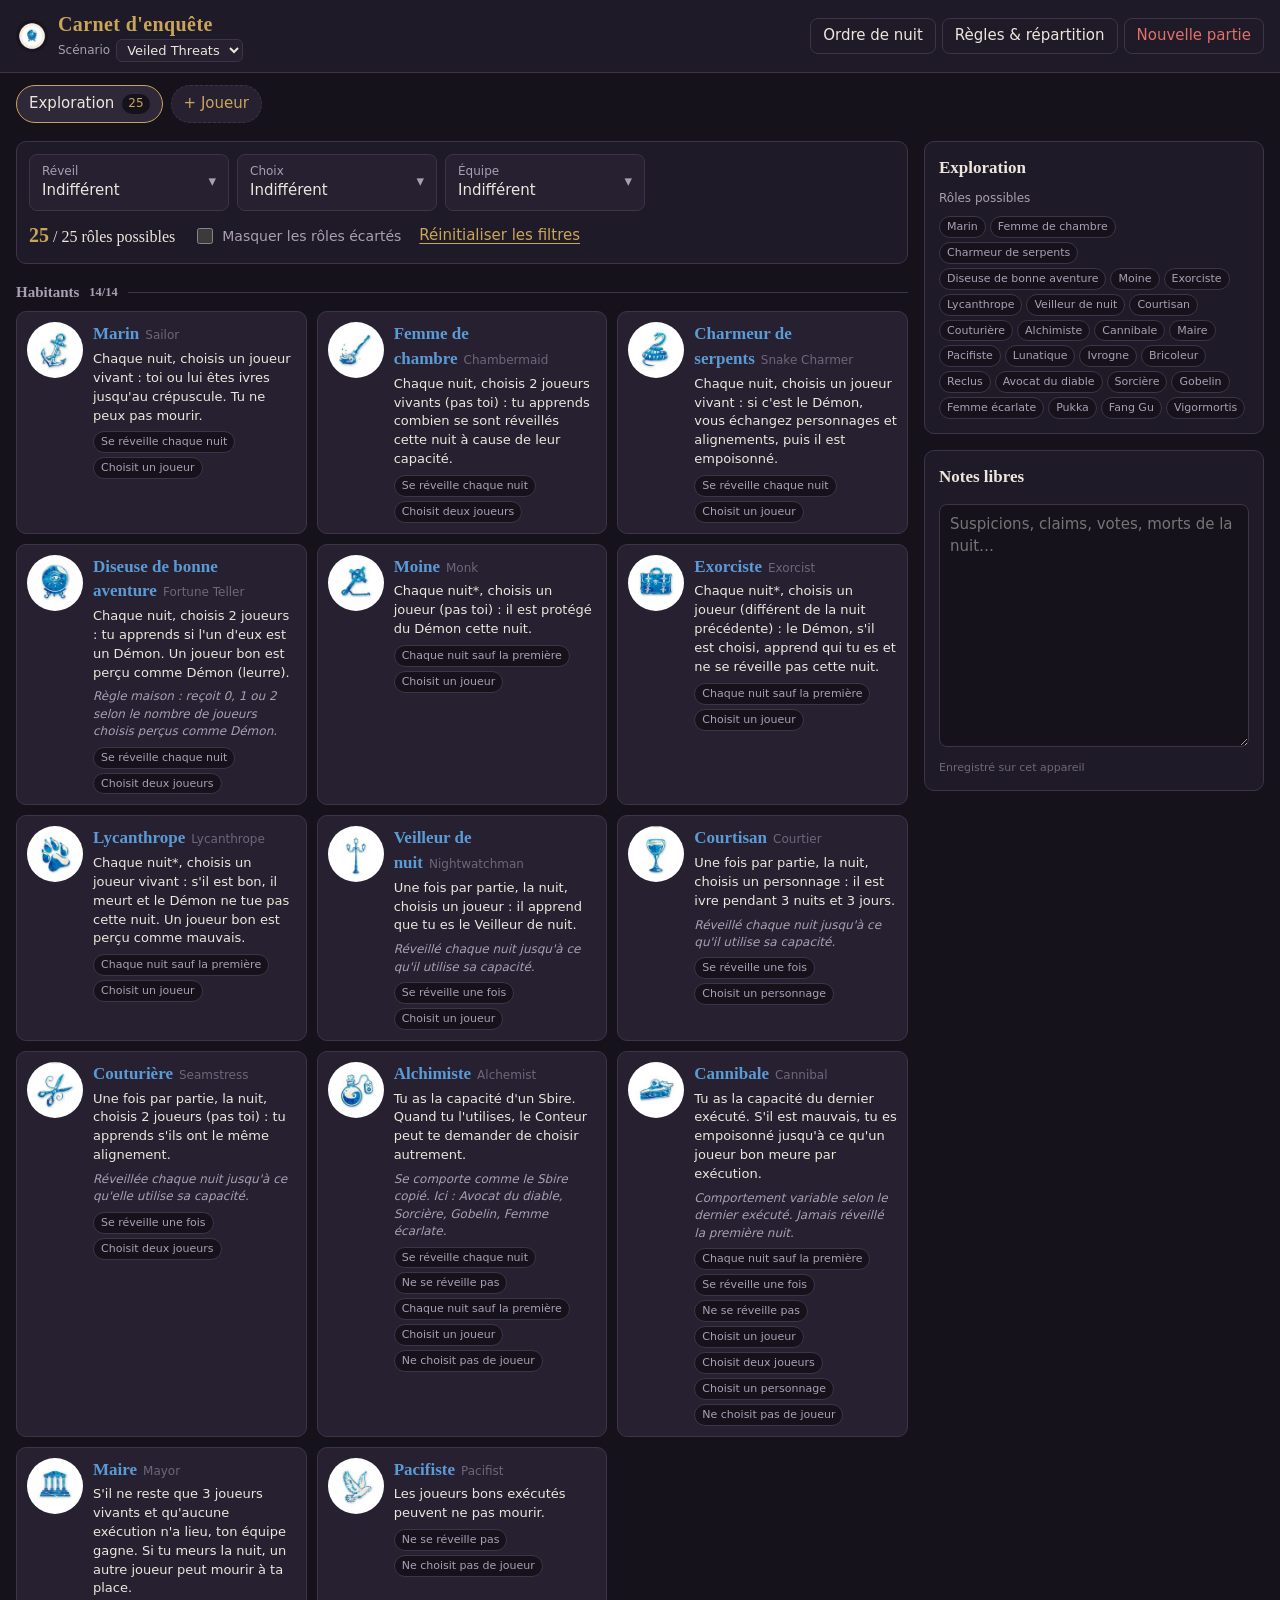
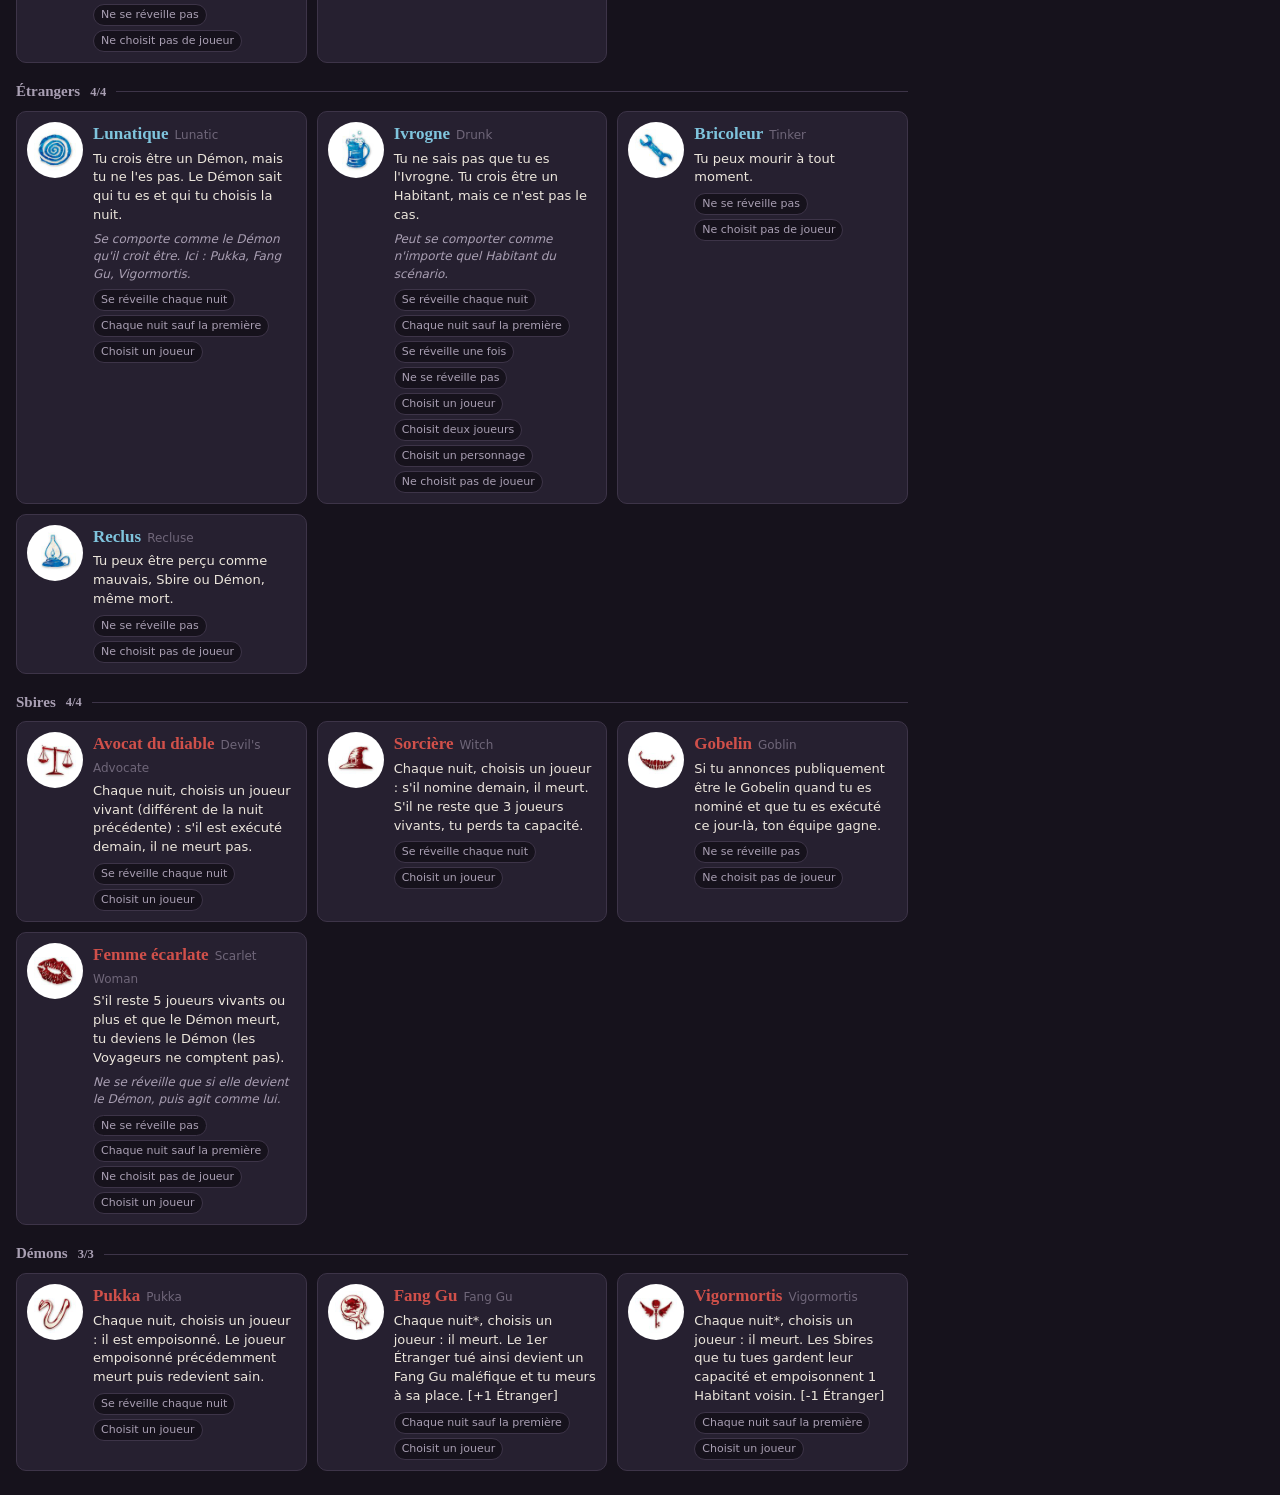
==== app/index.html @ e8e12d14 "Prépare l'app pour plusieurs scénarios Les rôles (roles.js) et les scénarios (scripts.js) sont sépar" ====
<!doctype html>
<html lang="fr">
<head>
  <meta charset="utf-8">
  <meta name="viewport" content="width=device-width, initial-scale=1, viewport-fit=cover">
  <title>Carnet d'enquête · BotC</title>
  <meta name="description" content="Outil d'enquête pour Blood on the Clocktower.">
  <meta name="theme-color" content="#16121c">
  <link rel="manifest" href="manifest.webmanifest">
  <link rel="icon" href="icons/icon-192.png">
  <link rel="apple-touch-icon" href="icons/icon-192.png">
  <meta name="apple-mobile-web-app-capable" content="yes">
  <meta name="apple-mobile-web-app-status-bar-style" content="black-translucent">
  <link rel="stylesheet" href="styles.css">
</head>
<body>
  <header class="topbar">
    <div class="brand">
      <img src="icons/icon-192.png" alt="" width="32" height="32">
      <div>
        <h1>Carnet d'enquête</h1>
        <label class="script-pick">Scénario
          <select id="script-select" aria-label="Scénario"></select>
        </label>
      </div>
    </div>
    <nav class="top-actions">
      <button type="button" class="ghost" data-open="night-dialog">Ordre de nuit</button>
      <button type="button" class="ghost" data-open="rules-dialog">Règles &amp; répartition</button>
      <button type="button" class="ghost danger" id="new-game">Nouvelle partie</button>
    </nav>
  </header>

  <section class="players" aria-label="Joueurs">
    <div class="player-strip" id="player-strip"></div>
  </section>

  <div class="layout">
    <main>
      <section class="filters" aria-label="Filtres">
        <div class="filter-row">
          <div class="multi" id="f-wake"></div>
          <div class="multi" id="f-choice"></div>
          <div class="multi" id="f-team"></div>
        </div>
        <div class="filter-row meta">
          <span class="count" id="count"></span>
          <label class="switch"><input type="checkbox" id="hide-excluded"> Masquer les rôles écartés</label>
          <button type="button" class="link" id="reset-filters">Réinitialiser les filtres</button>
        </div>
      </section>

      <section id="roles" class="roles" aria-live="polite"></section>
    </main>

    <aside class="side">
      <section class="panel" id="player-panel"></section>
      <section class="panel">
        <h2>Notes libres</h2>
        <textarea id="global-notes" rows="10" placeholder="Suspicions, claims, votes, morts de la nuit…"></textarea>
        <p class="saved" id="saved-indicator">Enregistré sur cet appareil</p>
      </section>
    </aside>
  </div>

  <dialog id="night-dialog">
    <form method="dialog" class="dialog-head">
      <h2>Ordre de nuit</h2>
      <button class="ghost" aria-label="Fermer">Fermer</button>
    </form>
    <div class="tabs">
      <button type="button" class="tab active" data-night="first">Première nuit</button>
      <button type="button" class="tab" data-night="other">Autres nuits</button>
    </div>
    <ol class="night-list" id="night-list"></ol>
  </dialog>

  <dialog id="rules-dialog">
    <form method="dialog" class="dialog-head">
      <h2>Règles &amp; répartition</h2>
      <button class="ghost" aria-label="Fermer">Fermer</button>
    </form>
    <h3 id="rules-title">Scénario</h3>
    <ul class="fabled" id="fabled"></ul>
    <h3>Répartition</h3>
    <label class="inline">Nombre de joueurs
      <input type="number" id="player-count" min="5" max="15" value="8">
    </label>
    <div class="compo" id="compo"></div>
    <p class="hint" id="setup-note"></p>
  </dialog>

  <script src="roles.js"></script>
  <script src="scripts.js"></script>
  <script src="app.js"></script>
</body>
</html>
---- app/styles.css ----
:root {
  --bg: #16121c;
  --bg-2: #1f1a27;
  --surface: #262030;
  --surface-2: #2f2839;
  --line: #3d3448;
  --text: #ece6dc;
  --muted: #a99fb3;
  --faint: #6f6679;
  --accent: #c9a55a;
  --good: #5b9bd5;
  --outsider: #7fc4dd;
  --evil: #d0504a;
  --danger: #e0716b;
  --radius: 10px;
  --serif: "Palatino Linotype", Palatino, "Book Antiqua", Georgia, serif;
  --sans: system-ui, -apple-system, "Segoe UI", Roboto, sans-serif;
  color-scheme: dark;
}

* { box-sizing: border-box; }
html, body { margin: 0; }
body {
  background: var(--bg);
  color: var(--text);
  font: 15px/1.45 var(--sans);
  min-height: 100vh;
  padding-bottom: env(safe-area-inset-bottom);
}
button, input, textarea, select { font: inherit; color: inherit; }
button { cursor: pointer; }
h1, h2, h3 { font-family: var(--serif); font-weight: 600; margin: 0; }

/* ---------- Top bar ---------- */
.topbar {
  display: flex; flex-wrap: wrap; gap: 10px 16px;
  align-items: center; justify-content: space-between;
  padding: calc(10px + env(safe-area-inset-top)) 16px 10px;
  background: var(--bg-2);
  border-bottom: 1px solid var(--line);
  position: sticky; top: 0; z-index: 20;
}
.brand { display: flex; align-items: center; gap: 10px; }
.brand img { border-radius: 50%; }
.brand h1 { font-size: 20px; letter-spacing: .02em; color: var(--accent); }
.script-pick { display: flex; align-items: center; gap: 6px; font-size: 12px; color: var(--muted); }
.script-pick select {
  background: var(--surface); border: 1px solid var(--line); border-radius: 6px;
  padding: 2px 6px; color: var(--text); font-size: 13px;
}
.top-actions { display: flex; flex-wrap: wrap; gap: 6px; }

.ghost {
  background: transparent; border: 1px solid var(--line);
  border-radius: 8px; padding: 6px 12px; color: var(--text);
}
.ghost:hover { background: var(--surface); }
.ghost.danger { color: var(--danger); }
.link { background: none; border: 0; color: var(--accent); padding: 4px 0; text-decoration: underline; text-underline-offset: 3px; }

/* ---------- Players ---------- */
.players { padding: 12px 16px 0; }
.player-strip {
  display: flex; gap: 8px; overflow-x: auto; padding-bottom: 6px;
  scrollbar-width: thin;
}
.chip {
  flex: none; display: inline-flex; align-items: center; gap: 8px;
  padding: 7px 12px; border-radius: 999px;
  background: var(--surface); border: 1px solid var(--line);
  white-space: nowrap;
}
.chip .n {
  font-size: 12px; min-width: 22px; text-align: center;
  padding: 1px 6px; border-radius: 999px; background: var(--bg); color: var(--muted);
}
.chip.active { border-color: var(--accent); background: var(--surface-2); }
.chip.active .n { color: var(--accent); }
.chip.dead { color: var(--faint); }
.chip.dead .name { text-decoration: line-through; }
.chip.add { border-style: dashed; color: var(--accent); }

/* ---------- Layout ---------- */
.layout {
  display: grid; gap: 16px;
  grid-template-columns: minmax(0, 1fr) 340px;
  padding: 12px 16px 24px;
  max-width: 1500px; margin: 0 auto;
}
@media (max-width: 900px) {
  .layout { grid-template-columns: minmax(0, 1fr); }
}
.side { display: flex; flex-direction: column; gap: 16px; }
@media (min-width: 901px) {
  .side { position: sticky; top: 76px; align-self: start; max-height: calc(100vh - 90px); overflow: auto; }
}

/* ---------- Filters ---------- */
.filters {
  background: var(--bg-2); border: 1px solid var(--line);
  border-radius: var(--radius); padding: 12px;
  position: sticky; top: 64px; z-index: 10;
}
@media (max-width: 900px) { .filters { position: static; } }
.filter-row { display: flex; flex-wrap: wrap; gap: 8px; align-items: center; }
.filter-row.meta { margin-top: 10px; gap: 8px 18px; }
.count { font-family: var(--serif); font-size: 16px; }
.count strong { color: var(--accent); font-size: 20px; }
.hint { margin: 8px 0 0; font-size: 12px; color: var(--muted); }
.switch { display: inline-flex; gap: 6px; align-items: center; color: var(--muted); font-size: 14px; }
.switch input { accent-color: var(--accent); width: 16px; height: 16px; }

.multi { position: relative; }
.multi > button {
  display: flex; align-items: center; gap: 8px;
  min-width: 200px; justify-content: space-between;
  background: var(--surface); border: 1px solid var(--line);
  border-radius: 8px; padding: 8px 12px; text-align: left;
}
.multi > button .lbl { color: var(--muted); font-size: 12px; display: block; }
.multi > button .val { display: block; }
.multi.on > button { border-color: var(--accent); }
.multi.on > button .val { color: var(--accent); }
.multi > button::after { content: "▾"; color: var(--muted); }
.multi .menu {
  position: absolute; top: calc(100% + 4px); left: 0; z-index: 30;
  min-width: 100%; width: max-content; max-width: 90vw;
  background: var(--surface-2); border: 1px solid var(--line);
  border-radius: 8px; padding: 6px; box-shadow: 0 10px 30px rgba(0,0,0,.45);
  display: none;
}
.multi.open .menu { display: block; }
.multi .menu label {
  display: flex; gap: 10px; align-items: center;
  padding: 8px 10px; border-radius: 6px; cursor: pointer;
}
.multi .menu label:hover { background: var(--surface); }
.multi .menu input { accent-color: var(--accent); width: 18px; height: 18px; }
.multi .menu .clear { width: 100%; margin-top: 4px; text-align: center; }
@media (max-width: 600px) {
  .filter-row > .multi { flex: 1 1 100%; }
  .multi > button { width: 100%; }
}

/* ---------- Roles ---------- */
.team-block { margin-top: 18px; }
.team-block h2 {
  font-size: 15px; text-transform: none; color: var(--muted);
  display: flex; align-items: center; gap: 10px; margin-bottom: 8px;
}
.team-block h2::after { content: ""; flex: 1; height: 1px; background: var(--line); }
.grid {
  display: grid; gap: 10px;
  grid-template-columns: repeat(auto-fill, minmax(260px, 1fr));
}
.role {
  position: relative; display: grid; grid-template-columns: 56px 1fr; gap: 10px;
  text-align: left; width: 100%;
  background: var(--surface); border: 1px solid var(--line);
  border-radius: var(--radius); padding: 10px;
  transition: opacity .2s, filter .2s, border-color .2s;
}
.role:hover { border-color: var(--faint); }
.role img {
  width: 56px; height: 56px; border-radius: 50%;
  background: #f4eee2; object-fit: cover;
}
.role .name { font-family: var(--serif); font-size: 17px; font-weight: 600; }
.role .en { color: var(--faint); font-size: 12px; margin-left: 6px; }
.role.t-townsfolk .name { color: var(--good); }
.role.t-outsider .name { color: var(--outsider); }
.role.t-minion .name, .role.t-demon .name { color: var(--evil); }
.role .ability { font-size: 13px; color: var(--text); margin: 3px 0 6px; }
.role .note { font-size: 12px; color: var(--muted); font-style: italic; margin: 0 0 6px; }
.pills { display: flex; flex-wrap: wrap; gap: 4px; }
.pill {
  font-size: 11px; padding: 2px 7px; border-radius: 999px;
  background: var(--bg); color: var(--muted); border: 1px solid var(--line);
}
.pill.hit { color: var(--accent); border-color: rgba(201,165,90,.5); }

.role.off { opacity: .32; filter: grayscale(1); }
.role.excluded { opacity: .28; filter: grayscale(1); }
.role.excluded .name { text-decoration: line-through; }
.role .badge {
  position: absolute; top: 8px; right: 8px; font-size: 11px;
  padding: 1px 7px; border-radius: 999px; background: var(--bg); color: var(--muted);
}
.role.claimed { border-color: var(--accent); box-shadow: 0 0 0 1px var(--accent) inset; }
.role.hidden { display: none; }
.empty { color: var(--muted); padding: 24px 0; text-align: center; }

/* ---------- Side panels ---------- */
.panel {
  background: var(--bg-2); border: 1px solid var(--line);
  border-radius: var(--radius); padding: 14px;
}
.panel h2 { font-size: 17px; margin-bottom: 10px; }
.panel label.field { display: block; font-size: 12px; color: var(--muted); margin-top: 10px; }
.panel input[type=text], .panel select, textarea {
  width: 100%; margin-top: 4px;
  background: var(--bg); border: 1px solid var(--line); border-radius: 8px;
  padding: 8px 10px;
}
textarea { resize: vertical; min-height: 120px; line-height: 1.5; }
input:focus, textarea:focus, select:focus, button:focus-visible {
  outline: 2px solid var(--accent); outline-offset: 1px;
}
.row { display: flex; gap: 8px; flex-wrap: wrap; align-items: center; margin-top: 10px; }
.saved { margin: 6px 0 0; font-size: 11px; color: var(--faint); }
.intro { color: var(--muted); font-size: 13px; margin: 0; }
.possible-list { display: flex; flex-wrap: wrap; gap: 4px; margin-top: 8px; }

/* ---------- Dialogs ---------- */
dialog {
  background: var(--bg-2); color: var(--text);
  border: 1px solid var(--line); border-radius: 14px;
  width: min(640px, calc(100vw - 32px)); max-height: 85vh; padding: 16px;
}
dialog::backdrop { background: rgba(5, 3, 8, .7); }
.dialog-head { display: flex; justify-content: space-between; align-items: center; margin-bottom: 12px; }
dialog h3 { font-size: 15px; color: var(--accent); margin: 16px 0 8px; }
.tabs { display: flex; gap: 6px; margin-bottom: 10px; }
.tab { background: var(--surface); border: 1px solid var(--line); border-radius: 8px; padding: 6px 12px; }
.tab.active { border-color: var(--accent); color: var(--accent); }
.night-list { list-style: none; margin: 0; padding: 0; }
.night-list li {
  display: grid; grid-template-columns: 36px 1fr; gap: 10px; align-items: center;
  padding: 6px 0; border-bottom: 1px solid var(--line);
}
.night-list li.dim { opacity: .35; }
.night-list img, .night-list .ph {
  width: 36px; height: 36px; border-radius: 50%; background: #f4eee2;
}
.night-list .ph { display: grid; place-items: center; color: var(--bg); font-family: var(--serif); font-weight: 700; }
.night-list b { font-family: var(--serif); }
.night-list span { display: block; font-size: 13px; color: var(--muted); }
.fabled { padding-left: 18px; margin: 0; }
.fabled li { margin-bottom: 6px; font-size: 14px; }
.inline { display: inline-flex; gap: 8px; align-items: center; }
.inline input { width: 70px; background: var(--bg); border: 1px solid var(--line); border-radius: 6px; padding: 4px 8px; }
.compo { display: grid; grid-template-columns: repeat(4, 1fr); gap: 8px; margin-top: 10px; }
.compo div { background: var(--surface); border-radius: 8px; padding: 8px; text-align: center; }
.compo strong { display: block; font-size: 22px; font-family: var(--serif); }
.compo .t-townsfolk strong { color: var(--good); }
.compo .t-outsider strong { color: var(--outsider); }
.compo .t-minion strong, .compo .t-demon strong { color: var(--evil); }
.compo span { font-size: 12px; color: var(--muted); }

@media (prefers-reduced-motion: reduce) { * { transition: none !important; } }
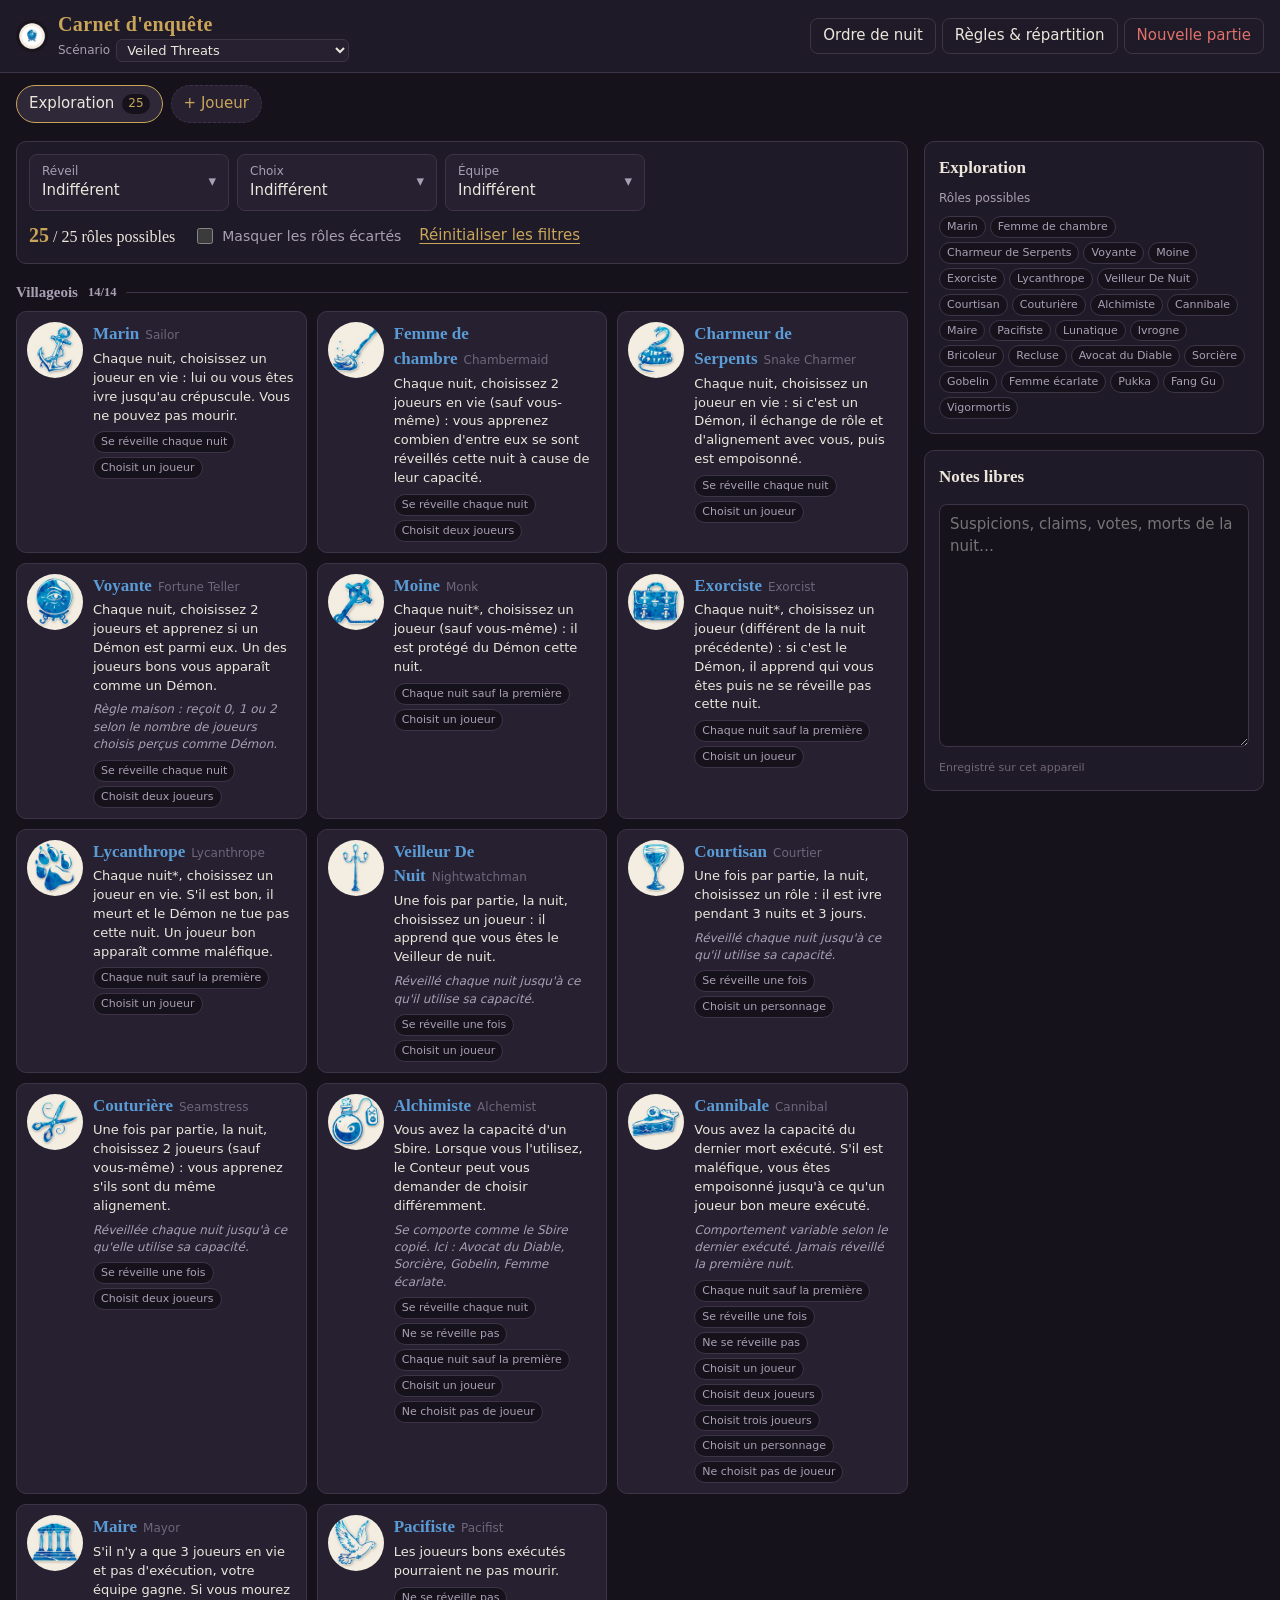
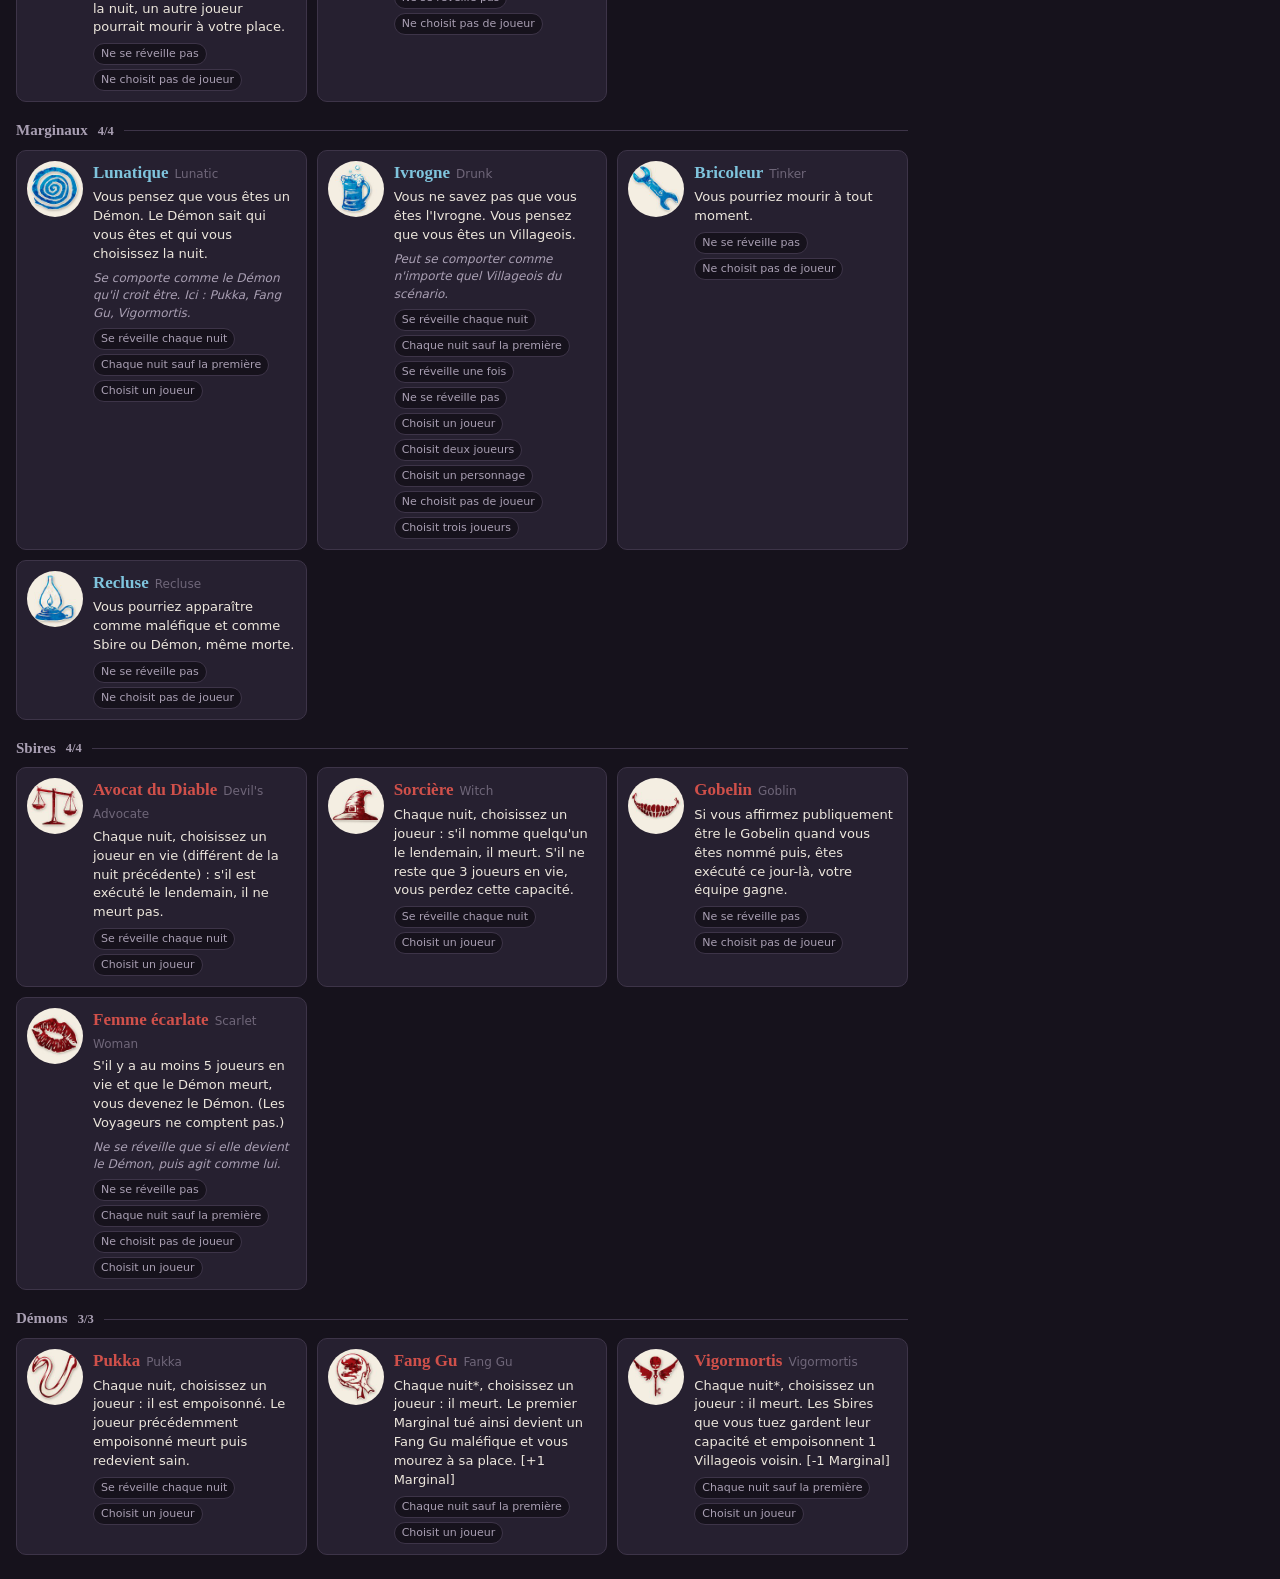
==== commit 492a2eef: "Importe rôles, icônes et scénarios du wiki BotC FR - tools/import_bambi.py génère roles.js, scripts_" ====
--- a/app/index.html
+++ b/app/index.html
@@ -88,9 +88,12 @@
     </label>
     <div class="compo" id="compo"></div>
     <p class="hint" id="setup-note"></p>
+    <h3>Crédits</h3>
+    <p class="hint">Noms, capacités, icônes et scénarios personnalisés : <a href="https://bambipotato.github.io/botc-fr-bambi/" target="_blank" rel="noopener">wiki BotC FR de BambiPotato</a> (<a href="https://creativecommons.org/licenses/by/4.0/deed.fr" target="_blank" rel="noopener">CC BY 4.0</a>), adaptés et complétés. Blood on the Clocktower © The Pandemonium Institute. Outil non officiel.</p>
   </dialog>
 
   <script src="roles.js"></script>
+  <script src="scripts_imported.js"></script>
   <script src="scripts.js"></script>
   <script src="app.js"></script>
 </body>
--- a/app/styles.css
+++ b/app/styles.css
@@ -248,3 +248,5 @@
 .compo span { font-size: 12px; color: var(--muted); }
 
 @media (prefers-reduced-motion: reduce) { * { transition: none !important; } }
+
+dialog a { color: var(--accent); }
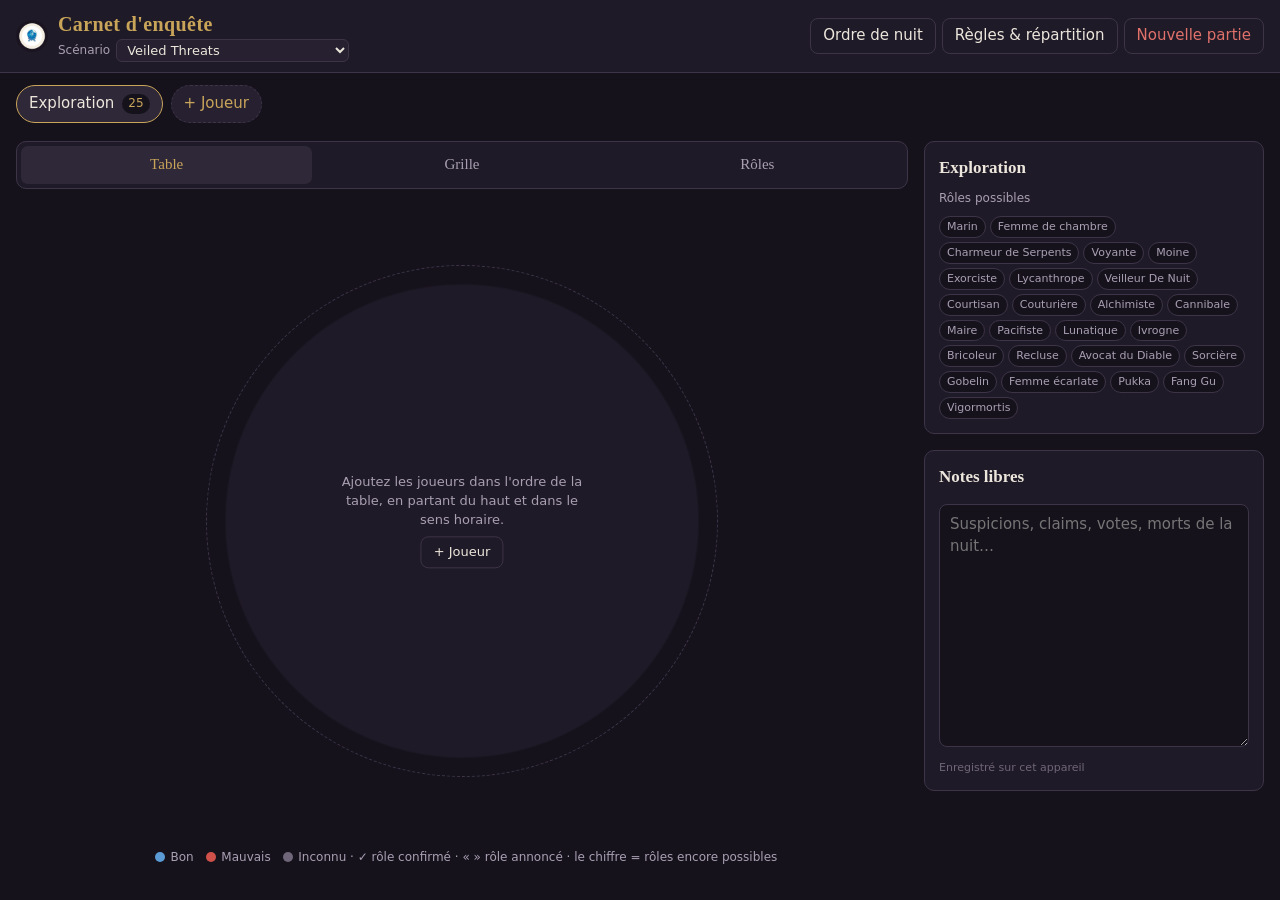
==== commit 0a4beee3: "Vues Table (cercle) et Grille de déduction - Table : joueurs en cercle dans l'ordre de jeu, aligneme" ====
--- a/app/index.html
+++ b/app/index.html
@@ -37,6 +37,16 @@
 
   <div class="layout">
     <main>
+      <div class="views" role="tablist" aria-label="Vue">
+        <button type="button" role="tab" data-view="table">Table</button>
+        <button type="button" role="tab" data-view="grid">Grille</button>
+        <button type="button" role="tab" data-view="roles">Rôles</button>
+      </div>
+
+      <section id="table-view" aria-label="Table des joueurs" hidden></section>
+      <section id="grid-view" aria-label="Grille de déduction" hidden></section>
+
+      <div id="roles-view" hidden>
       <section class="filters" aria-label="Filtres">
         <div class="filter-row">
           <div class="multi" id="f-wake"></div>
@@ -51,6 +61,7 @@
       </section>
 
       <section id="roles" class="roles" aria-live="polite"></section>
+      </div>
     </main>
 
     <aside class="side">
--- a/app/styles.css
+++ b/app/styles.css
@@ -250,3 +250,132 @@
 @media (prefers-reduced-motion: reduce) { * { transition: none !important; } }
 
 dialog a { color: var(--accent); }
+
+/* ---------- Vues (onglets) ---------- */
+.views {
+  display: flex; gap: 4px; padding: 4px; margin-bottom: 12px;
+  background: var(--bg-2); border: 1px solid var(--line); border-radius: var(--radius);
+}
+.views button {
+  flex: 1; background: none; border: 0; border-radius: 7px; padding: 8px 10px;
+  color: var(--muted); font-family: var(--serif); font-size: 15px;
+}
+.views button.active { background: var(--surface-2); color: var(--accent); }
+[hidden] { display: none !important; }
+
+/* ---------- Alignement ---------- */
+.a-good { --align: var(--good); }
+.a-evil { --align: var(--evil); }
+.a-unknown { --align: var(--faint); }
+.dot { width: 9px; height: 9px; border-radius: 50%; background: var(--align); flex: none; }
+.segmented { display: flex; gap: 4px; margin-top: 4px; }
+.seg {
+  flex: 1; padding: 6px 8px; border-radius: 8px;
+  background: var(--bg); border: 1px solid var(--line); color: var(--muted);
+}
+.seg.on { border-color: var(--align); color: var(--text); box-shadow: inset 0 0 0 1px var(--align); }
+.seg.a-unknown.on { border-color: var(--muted); box-shadow: inset 0 0 0 1px var(--muted); }
+.note.warn { color: var(--danger); font-style: normal; }
+
+/* ---------- Table en cercle ---------- */
+.table-wrap { container-type: inline-size; max-width: 640px; margin: 0 auto; }
+.table-circle {
+  position: relative; aspect-ratio: 1; width: 100%;
+  border-radius: 50%;
+  background: radial-gradient(circle, var(--bg-2) 0 52%, transparent 52.5%);
+}
+.table-circle::before {
+  content: ""; position: absolute; inset: 10%; border-radius: 50%;
+  border: 1px dashed var(--line);
+}
+.seat {
+  position: absolute; transform: translate(-50%, -50%);
+  display: flex; flex-direction: column; align-items: center; gap: 2px;
+  width: min(104px, 21cqw); padding: 4px; border: 0; border-radius: 10px;
+  background: none; color: var(--text);
+}
+.seat:hover { background: rgba(255,255,255,.04); }
+.seat .tok { position: relative; display: block; }
+.seat .tok img {
+  display: block; width: min(64px, 12.5cqw); height: min(64px, 12.5cqw);
+  border-radius: 50%; background: #f4eee2; object-fit: cover;
+  border: 3px solid var(--align);
+}
+.seat.conf .tok img { box-shadow: 0 0 0 2px var(--bg), 0 0 0 4px var(--align); }
+.seat.active .tok img { outline: 3px solid var(--accent); outline-offset: 4px; }
+.seat .tok .n {
+  position: absolute; right: -6px; bottom: -4px; min-width: 22px;
+  font-size: 11px; padding: 1px 5px; border-radius: 999px; text-align: center;
+  background: var(--bg); border: 1px solid var(--line); color: var(--muted);
+}
+.seat .nm {
+  max-width: 100%; overflow: hidden; text-overflow: ellipsis; white-space: nowrap;
+  font-size: clamp(11px, 2.6cqw, 14px); font-weight: 600;
+}
+.seat .sub {
+  max-width: 100%; overflow: hidden; text-overflow: ellipsis; white-space: nowrap;
+  font-size: clamp(10px, 2.2cqw, 12px); color: var(--muted);
+}
+.seat.dead .tok img { filter: grayscale(1); opacity: .45; }
+.seat.dead .nm { text-decoration: line-through; color: var(--faint); }
+.seat.dead .tok::after {
+  content: "✝"; position: absolute; inset: 0; display: grid; place-items: center;
+  font-size: min(28px, 6cqw); color: var(--text); text-shadow: 0 0 4px #000;
+}
+.table-center {
+  position: absolute; left: 50%; top: 50%; transform: translate(-50%, -50%);
+  width: 38%; display: flex; flex-direction: column; align-items: center; gap: 6px;
+  text-align: center; color: var(--muted); font-size: 13px;
+}
+.table-center strong { font-family: var(--serif); font-size: 34px; color: var(--accent); line-height: 1; }
+.legend { text-align: center; }
+.legend .lg { display: inline-block; width: 10px; height: 10px; border-radius: 50%; background: var(--align); margin: 0 2px 0 8px; vertical-align: -1px; }
+
+/* ---------- Grille de déduction ---------- */
+.grid-wrap {
+  overflow: auto; max-height: calc(100vh - 230px);
+  border: 1px solid var(--line); border-radius: var(--radius); background: var(--bg-2);
+}
+table.deduce { border-collapse: separate; border-spacing: 0; font-size: 13px; }
+.deduce th, .deduce td { padding: 0; border-bottom: 1px solid var(--line); border-right: 1px solid var(--line); text-align: center; }
+.deduce thead th { position: sticky; background: var(--bg-2); z-index: 2; }
+.deduce thead tr:first-child th { top: 0; }
+.deduce thead tr:nth-child(2) th { top: 27px; }
+.deduce th.team { font-family: var(--serif); font-weight: 600; padding: 4px 6px; height: 27px; }
+.deduce th.t-townsfolk, .deduce th.rh.t-townsfolk span { color: var(--good); }
+.deduce th.t-outsider, .deduce th.rh.t-outsider span { color: var(--outsider); }
+.deduce th.t-minion, .deduce th.t-demon, .deduce th.rh.t-minion span, .deduce th.rh.t-demon span { color: var(--evil); }
+.deduce th.rh { padding: 4px 2px; vertical-align: top; font-weight: 400; }
+.deduce th.rh img { display: block; margin: 0 auto 4px; border-radius: 50%; background: #f4eee2; }
+.deduce th.rh span {
+  display: block; margin: 0 auto; writing-mode: vertical-rl; transform: rotate(180deg);
+  height: 96px; overflow: hidden; text-overflow: ellipsis; white-space: nowrap; font-size: 11px; text-align: right;
+}
+.deduce .corner, .deduce .pname { position: sticky; left: 0; z-index: 3; background: var(--bg-2); text-align: left; }
+.deduce .corner { z-index: 4; padding: 6px 10px; color: var(--muted); font-weight: 400; }
+.deduce .pname { padding: 0; min-width: 120px; max-width: 160px; }
+.deduce .pname button {
+  display: flex; align-items: center; gap: 6px; width: 100%;
+  background: none; border: 0; padding: 6px 10px; text-align: left; font-weight: 600;
+  white-space: nowrap; overflow: hidden; text-overflow: ellipsis;
+}
+.deduce tr.active .pname { box-shadow: inset 3px 0 0 var(--accent); }
+.deduce tr.active td { background: rgba(201,165,90,.06); }
+.deduce tr.dead .pname button { color: var(--faint); text-decoration: line-through; }
+.deduce .cell {
+  display: block; width: 32px; height: 32px; border: 0; background: none;
+  font-size: 15px; font-weight: 700; color: var(--text);
+}
+.deduce .cell:hover { background: rgba(255,255,255,.06); }
+.deduce .cell.s-yes { background: rgba(201,165,90,.22); color: var(--accent); }
+.deduce .cell.s-no { color: var(--danger); }
+.deduce .cell.s-auto { color: var(--faint); background: rgba(0,0,0,.25); }
+.deduce .cnt { padding: 0 8px; color: var(--muted); font-size: 12px; }
+.deduce tfoot th, .deduce tfoot td { position: sticky; bottom: 0; background: var(--bg-2); border-top: 1px solid var(--line); }
+.deduce tfoot .pname { padding: 6px 10px; color: var(--muted); font-weight: 400; z-index: 4; }
+.deduce tfoot .zero { color: var(--danger); font-weight: 700; }
+@media (max-width: 600px) {
+  .deduce .pname { min-width: 84px; max-width: 104px; }
+  .deduce .pname button { padding: 6px 6px; font-size: 12px; }
+  .top-actions button { padding: 5px 9px; font-size: 13px; }
+}
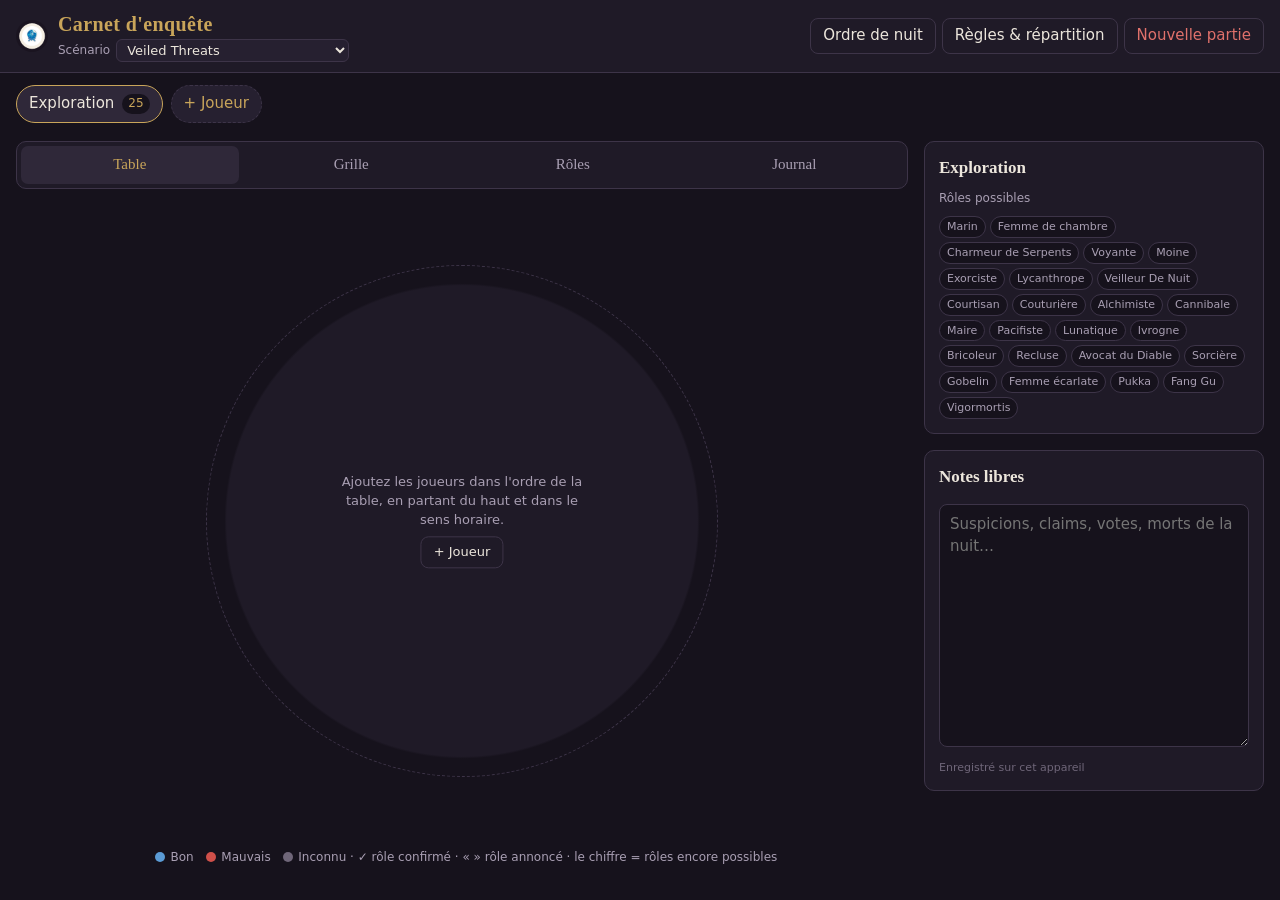
==== commit 3eaa4f8f: "Journal de partie - Phases Nuit / Jour, passage à la phase suivante - Évènements : info (avec joueur" ====
--- a/app/index.html
+++ b/app/index.html
@@ -41,10 +41,12 @@
         <button type="button" role="tab" data-view="table">Table</button>
         <button type="button" role="tab" data-view="grid">Grille</button>
         <button type="button" role="tab" data-view="roles">Rôles</button>
+        <button type="button" role="tab" data-view="journal">Journal</button>
       </div>
 
       <section id="table-view" aria-label="Table des joueurs" hidden></section>
       <section id="grid-view" aria-label="Grille de déduction" hidden></section>
+      <section id="journal-view" aria-label="Journal de partie" hidden></section>
 
       <div id="roles-view" hidden>
       <section class="filters" aria-label="Filtres">
--- a/app/styles.css
+++ b/app/styles.css
@@ -379,3 +379,56 @@
   .deduce .pname button { padding: 6px 6px; font-size: 12px; }
   .top-actions button { padding: 5px 9px; font-size: 13px; }
 }
+
+/* ---------- Journal ---------- */
+.muted { color: var(--muted); }
+.small { font-size: 12px; }
+.primary {
+  background: var(--accent); color: #1a1408; border: 0; border-radius: 8px;
+  padding: 8px 14px; font-weight: 600;
+}
+.primary:hover { filter: brightness(1.08); }
+.phase-bar { display: flex; flex-wrap: wrap; gap: 8px; align-items: center; justify-content: space-between; margin-bottom: 12px; }
+.phases { display: flex; gap: 4px; overflow-x: auto; max-width: 100%; padding-bottom: 2px; }
+.ph-chip {
+  flex: none; min-width: 40px; padding: 5px 8px; border-radius: 999px;
+  background: var(--surface); border: 1px solid var(--line); color: var(--muted); font-size: 13px;
+}
+.ph-chip.day { background: #2d2a22; }
+.ph-chip.on { border-color: var(--accent); color: var(--accent); }
+.j-form { margin-bottom: 16px; }
+.j-form .segmented { margin-bottom: 4px; }
+.j-form .row { margin-top: 12px; }
+.two { display: grid; grid-template-columns: 1fr 1fr; gap: 10px; }
+.pick { display: flex; flex-wrap: wrap; gap: 6px; margin-top: 6px; }
+.pk {
+  padding: 5px 10px; border-radius: 999px; font-size: 13px;
+  background: var(--bg); border: 1px solid var(--line); color: var(--muted);
+}
+.pk.on { border-color: var(--accent); color: var(--text); background: rgba(201,165,90,.15); }
+.pk.spent { opacity: .4; text-decoration: line-through; }
+.timeline { display: flex; flex-direction: column; gap: 12px; }
+.ph-block { border-left: 2px solid var(--line); padding-left: 12px; }
+.ph-block.current { border-left-color: var(--accent); }
+.ph-block h3 { font-size: 15px; color: var(--muted); margin-bottom: 6px; }
+.ph-block.current h3 { color: var(--accent); }
+.events { list-style: none; margin: 0; padding: 0; display: flex; flex-direction: column; gap: 6px; }
+.ev {
+  display: grid; grid-template-columns: auto 1fr auto; gap: 8px; align-items: start;
+  background: var(--surface); border: 1px solid var(--line); border-radius: 8px; padding: 8px 10px; font-size: 14px;
+}
+.tag {
+  font-size: 11px; padding: 2px 7px; border-radius: 999px; white-space: nowrap;
+  background: var(--bg); color: var(--muted); border: 1px solid var(--line);
+}
+.ev-death .tag, .tag.evil { color: var(--danger); border-color: rgba(224,113,107,.4); }
+.ev-nom .tag { color: var(--accent); border-color: rgba(201,165,90,.4); }
+.ev-info .tag { color: var(--good); border-color: rgba(91,155,213,.4); }
+.ev .del { background: none; border: 0; color: var(--faint); font-size: 18px; line-height: 1; padding: 0 2px; }
+.ev .del:hover { color: var(--danger); }
+.history { margin: 6px 0 0; padding-left: 18px; font-size: 13px; }
+.history li { margin-bottom: 4px; }
+@media (max-width: 600px) {
+  .two { grid-template-columns: 1fr; }
+  .views button { font-size: 14px; padding: 8px 4px; }
+}
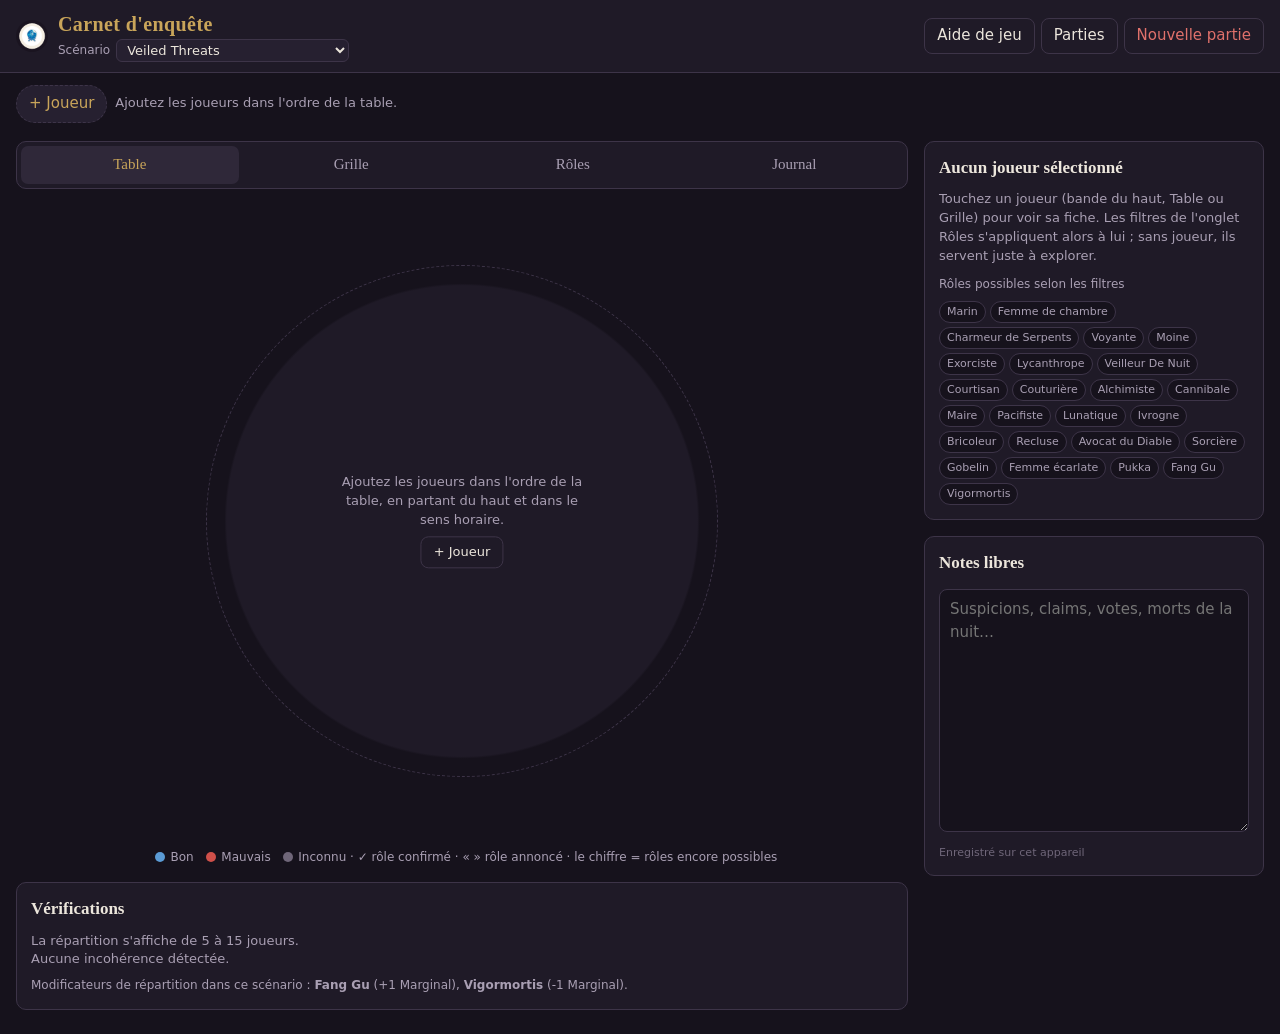
==== commit 087bf34f: "Vérifications, marqueurs, jinxes, import, parties, ergonomie - Vérifications : répartition prévue / " ====
--- a/app/index.html
+++ b/app/index.html
@@ -25,8 +25,8 @@
       </div>
     </div>
     <nav class="top-actions">
-      <button type="button" class="ghost" data-open="night-dialog">Ordre de nuit</button>
-      <button type="button" class="ghost" data-open="rules-dialog">Règles &amp; répartition</button>
+      <button type="button" class="ghost" data-open="help-dialog">Aide de jeu</button>
+      <button type="button" class="ghost" data-open="games-dialog">Parties</button>
       <button type="button" class="ghost danger" id="new-game">Nouvelle partie</button>
     </nav>
   </header>
@@ -50,7 +50,11 @@
 
       <div id="roles-view" hidden>
       <section class="filters" aria-label="Filtres">
-        <div class="filter-row">
+        <div class="filter-row search-row">
+          <input type="search" id="role-search" placeholder="Rechercher un rôle…" aria-label="Rechercher un rôle">
+          <button type="button" class="ghost mobile-only" id="toggle-filters" aria-expanded="false">Filtres</button>
+        </div>
+        <div class="filter-row filter-lists">
           <div class="multi" id="f-wake"></div>
           <div class="multi" id="f-choice"></div>
           <div class="multi" id="f-team"></div>
@@ -58,6 +62,7 @@
         <div class="filter-row meta">
           <span class="count" id="count"></span>
           <label class="switch"><input type="checkbox" id="hide-excluded"> Masquer les rôles écartés</label>
+          <label class="switch"><input type="checkbox" id="compact"> Cartes compactes</label>
           <button type="button" class="link" id="reset-filters">Réinitialiser les filtres</button>
         </div>
       </section>
@@ -76,34 +81,76 @@
     </aside>
   </div>
 
-  <dialog id="night-dialog">
+  <dialog id="help-dialog">
     <form method="dialog" class="dialog-head">
-      <h2>Ordre de nuit</h2>
+      <h2>Aide de jeu</h2>
       <button class="ghost" aria-label="Fermer">Fermer</button>
     </form>
     <div class="tabs">
-      <button type="button" class="tab active" data-night="first">Première nuit</button>
-      <button type="button" class="tab" data-night="other">Autres nuits</button>
+      <button type="button" class="tab active" data-help="night">Ordre de nuit</button>
+      <button type="button" class="tab" data-help="rules">Règles</button>
+      <button type="button" class="tab" data-help="compo">Répartition</button>
+      <button type="button" class="tab" data-help="scripts">Scénarios</button>
     </div>
-    <ol class="night-list" id="night-list"></ol>
+
+    <div class="help-pane" data-pane="night">
+      <div class="tabs sub">
+        <button type="button" class="tab active" data-night="first">Première nuit</button>
+        <button type="button" class="tab" data-night="other">Autres nuits</button>
+      </div>
+      <ol class="night-list" id="night-list"></ol>
+    </div>
+
+    <div class="help-pane" data-pane="rules" hidden>
+      <h3 id="rules-title">Scénario</h3>
+      <ul class="fabled" id="fabled"></ul>
+      <h3>Jinxes (règles du Djinn)</h3>
+      <ul class="fabled" id="jinxes"></ul>
+      <h3>Crédits</h3>
+      <p class="hint">Noms, capacités, icônes, jinxes et scénarios personnalisés : <a href="https://bambipotato.github.io/botc-fr-bambi/" target="_blank" rel="noopener">wiki BotC FR de BambiPotato</a> (<a href="https://creativecommons.org/licenses/by/4.0/deed.fr" target="_blank" rel="noopener">CC BY 4.0</a>), adaptés et complétés. Ordre de nuit : The Pandemonium Institute. Blood on the Clocktower © The Pandemonium Institute. Outil non officiel.</p>
+    </div>
+
+    <div class="help-pane" data-pane="compo" hidden>
+      <label class="inline">Nombre de joueurs
+        <input type="number" id="player-count" min="5" max="15" value="8">
+      </label>
+      <div class="compo" id="compo"></div>
+      <p class="hint" id="setup-note"></p>
+    </div>
+
+    <div class="help-pane" data-pane="scripts" hidden>
+      <h3>Importer un scénario</h3>
+      <p class="hint">Collez le fichier JSON d'un scénario (format de l'outil officiel ou de botc-scripts). Les voyageurs et les rôles inconnus sont ignorés.</p>
+      <textarea id="import-json" rows="6" placeholder='[{"id":"_meta","name":"Mon scénario"},"washerwoman","chef",…]'></textarea>
+      <div class="row">
+        <button type="button" class="primary" id="import-btn">Importer</button>
+        <label class="ghost file-btn">Choisir un fichier…<input type="file" id="import-file" accept=".json,application/json" hidden></label>
+      </div>
+      <p class="hint" id="import-msg"></p>
+      <h3>Mes scénarios</h3>
+      <ul class="custom-list" id="custom-scripts"></ul>
+    </div>
   </dialog>
 
-  <dialog id="rules-dialog">
+  <dialog id="games-dialog">
     <form method="dialog" class="dialog-head">
-      <h2>Règles &amp; répartition</h2>
+      <h2>Parties</h2>
       <button class="ghost" aria-label="Fermer">Fermer</button>
     </form>
-    <h3 id="rules-title">Scénario</h3>
-    <ul class="fabled" id="fabled"></ul>
-    <h3>Répartition</h3>
-    <label class="inline">Nombre de joueurs
-      <input type="number" id="player-count" min="5" max="15" value="8">
-    </label>
-    <div class="compo" id="compo"></div>
-    <p class="hint" id="setup-note"></p>
-    <h3>Crédits</h3>
-    <p class="hint">Noms, capacités, icônes et scénarios personnalisés : <a href="https://bambipotato.github.io/botc-fr-bambi/" target="_blank" rel="noopener">wiki BotC FR de BambiPotato</a> (<a href="https://creativecommons.org/licenses/by/4.0/deed.fr" target="_blank" rel="noopener">CC BY 4.0</a>), adaptés et complétés. Blood on the Clocktower © The Pandemonium Institute. Outil non officiel.</p>
+    <p class="hint">« Nouvelle partie » archive automatiquement la partie en cours. Ouvrir une partie archivée archive aussi celle en cours.</p>
+    <ul class="custom-list" id="games-list"></ul>
   </dialog>
+
+  <dialog id="summary-dialog">
+    <form method="dialog" class="dialog-head">
+      <h2>Résumé de la partie</h2>
+      <button class="ghost" aria-label="Fermer">Fermer</button>
+    </form>
+    <p class="hint">Sélectionnez puis copiez le texte.</p>
+    <textarea id="summary-text" rows="16" readonly></textarea>
+  </dialog>
+
+  <div class="toast" id="toast" role="status" hidden></div>
 
   <script src="roles.js"></script>
   <script src="scripts_imported.js"></script>
--- a/app/styles.css
+++ b/app/styles.css
@@ -154,7 +154,7 @@
   grid-template-columns: repeat(auto-fill, minmax(260px, 1fr));
 }
 .role {
-  position: relative; display: grid; grid-template-columns: 56px 1fr; gap: 10px;
+  position: relative; display: grid; grid-template-columns: 56px 1fr auto; gap: 10px;
   text-align: left; width: 100%;
   background: var(--surface); border: 1px solid var(--line);
   border-radius: var(--radius); padding: 10px;
@@ -182,10 +182,20 @@
 .role.off { opacity: .32; filter: grayscale(1); }
 .role.excluded { opacity: .28; filter: grayscale(1); }
 .role.excluded .name { text-decoration: line-through; }
+.role .card-side { display: flex; flex-direction: column; align-items: flex-end; gap: 6px; }
 .role .badge {
-  position: absolute; top: 8px; right: 8px; font-size: 11px;
+  font-size: 11px; white-space: nowrap;
   padding: 1px 7px; border-radius: 999px; background: var(--bg); color: var(--muted);
 }
+.role .x {
+  width: 32px; height: 32px; border-radius: 50%; flex: none;
+  background: var(--bg); border: 1px solid var(--line); color: var(--muted); font-size: 15px;
+}
+.role .x:hover { color: var(--danger); border-color: var(--danger); }
+.role .x.on { color: var(--accent); }
+.role.off .x, .role.excluded .x { filter: none; }
+.role .jinx { font-size: 12px; color: var(--muted); margin: 0 0 6px; padding-left: 8px; border-left: 2px solid var(--accent); }
+.pill .hit { color: var(--accent); }
 .role.claimed { border-color: var(--accent); box-shadow: 0 0 0 1px var(--accent) inset; }
 .role.hidden { display: none; }
 .empty { color: var(--muted); padding: 24px 0; text-align: center; }
@@ -432,3 +442,76 @@
   .two { grid-template-columns: 1fr; }
   .views button { font-size: 14px; padding: 8px 4px; }
 }
+
+/* ---------- Cartes compactes ---------- */
+.roles.compact .grid { grid-template-columns: repeat(auto-fill, minmax(210px, 1fr)); }
+.roles.compact .role { grid-template-columns: 40px 1fr auto; align-items: center; padding: 8px; cursor: pointer; }
+.roles.compact .role img { width: 40px; height: 40px; }
+.roles.compact .role .en { display: none; }
+.roles.compact .role:not(.open) .ability,
+.roles.compact .role:not(.open) .note,
+.roles.compact .role:not(.open) .jinx,
+.roles.compact .role:not(.open) .pills { display: none; }
+.roles.compact .role.open { grid-column: 1 / -1; align-items: start; }
+
+/* ---------- Recherche / filtres ---------- */
+.search-row { margin-bottom: 8px; }
+.search-row input {
+  flex: 1; min-width: 0; background: var(--bg); border: 1px solid var(--line);
+  border-radius: 8px; padding: 8px 10px;
+}
+.mobile-only { display: none; }
+@media (max-width: 600px) {
+  .mobile-only { display: inline-block; }
+  .filters:not(.open) .filter-lists { display: none; }
+}
+
+/* ---------- Joueurs / marqueurs ---------- */
+.strip-hint { align-self: center; color: var(--muted); font-size: 13px; white-space: nowrap; }
+.seat .me {
+  font-size: 10px; padding: 0 5px; border-radius: 999px; vertical-align: 1px;
+  background: var(--accent); color: #1a1408; font-weight: 700;
+}
+.badge-n {
+  display: inline-block; min-width: 18px; padding: 0 5px; margin-left: 4px; border-radius: 999px;
+  background: var(--danger); color: #fff; font-size: 11px; font-family: var(--sans); line-height: 18px;
+}
+.tag.warn { color: #e0b46b; border-color: rgba(224,180,107,.4); }
+
+/* ---------- Vérifications ---------- */
+.checks { margin-top: 16px; }
+.compo-check { width: 100%; border-collapse: collapse; font-size: 13px; margin-bottom: 10px; }
+.compo-check th, .compo-check td { padding: 5px 6px; text-align: center; border-bottom: 1px solid var(--line); }
+.compo-check tbody th { text-align: left; color: var(--muted); font-weight: 400; }
+.compo-check thead th { font-weight: 600; font-size: 12px; }
+.compo-check .t-townsfolk { color: var(--good); }
+.compo-check .t-outsider { color: var(--outsider); }
+.compo-check .t-minion, .compo-check .t-demon { color: var(--evil); }
+.compo-check td.over { color: var(--danger); font-weight: 700; }
+.alerts { list-style: none; margin: 0; padding: 0; display: flex; flex-direction: column; gap: 6px; font-size: 14px; }
+.alerts li { padding: 7px 10px; border-radius: 8px; border-left: 3px solid var(--faint); background: var(--surface); }
+.alerts .lvl-bad { border-left-color: var(--danger); }
+.alerts .lvl-warn { border-left-color: #e0b46b; }
+.alerts .lvl-info { border-left-color: var(--good); color: var(--muted); }
+
+/* ---------- Aide de jeu / listes ---------- */
+.tabs { flex-wrap: wrap; }
+.tabs.sub .tab { padding: 4px 10px; font-size: 13px; }
+.custom-list { list-style: none; margin: 0; padding: 0; display: flex; flex-direction: column; gap: 8px; }
+.custom-list li {
+  display: flex; flex-wrap: wrap; gap: 8px; align-items: center; justify-content: space-between;
+  background: var(--surface); border: 1px solid var(--line); border-radius: 8px; padding: 8px 10px;
+}
+.custom-list li > div:first-child { display: flex; flex-direction: column; gap: 2px; min-width: 0; }
+.custom-list .row { margin: 0; }
+.file-btn { display: inline-flex; align-items: center; cursor: pointer; }
+dialog textarea { width: 100%; }
+
+/* ---------- Notification + annuler ---------- */
+.toast {
+  position: fixed; left: 50%; bottom: calc(16px + env(safe-area-inset-bottom)); transform: translateX(-50%);
+  z-index: 50; display: flex; gap: 14px; align-items: center; max-width: calc(100vw - 32px);
+  background: var(--surface-2); border: 1px solid var(--line); border-radius: 10px;
+  padding: 10px 14px; box-shadow: 0 10px 30px rgba(0,0,0,.5); font-size: 14px;
+}
+.toast button { background: none; border: 0; color: var(--accent); font-weight: 700; padding: 0; }
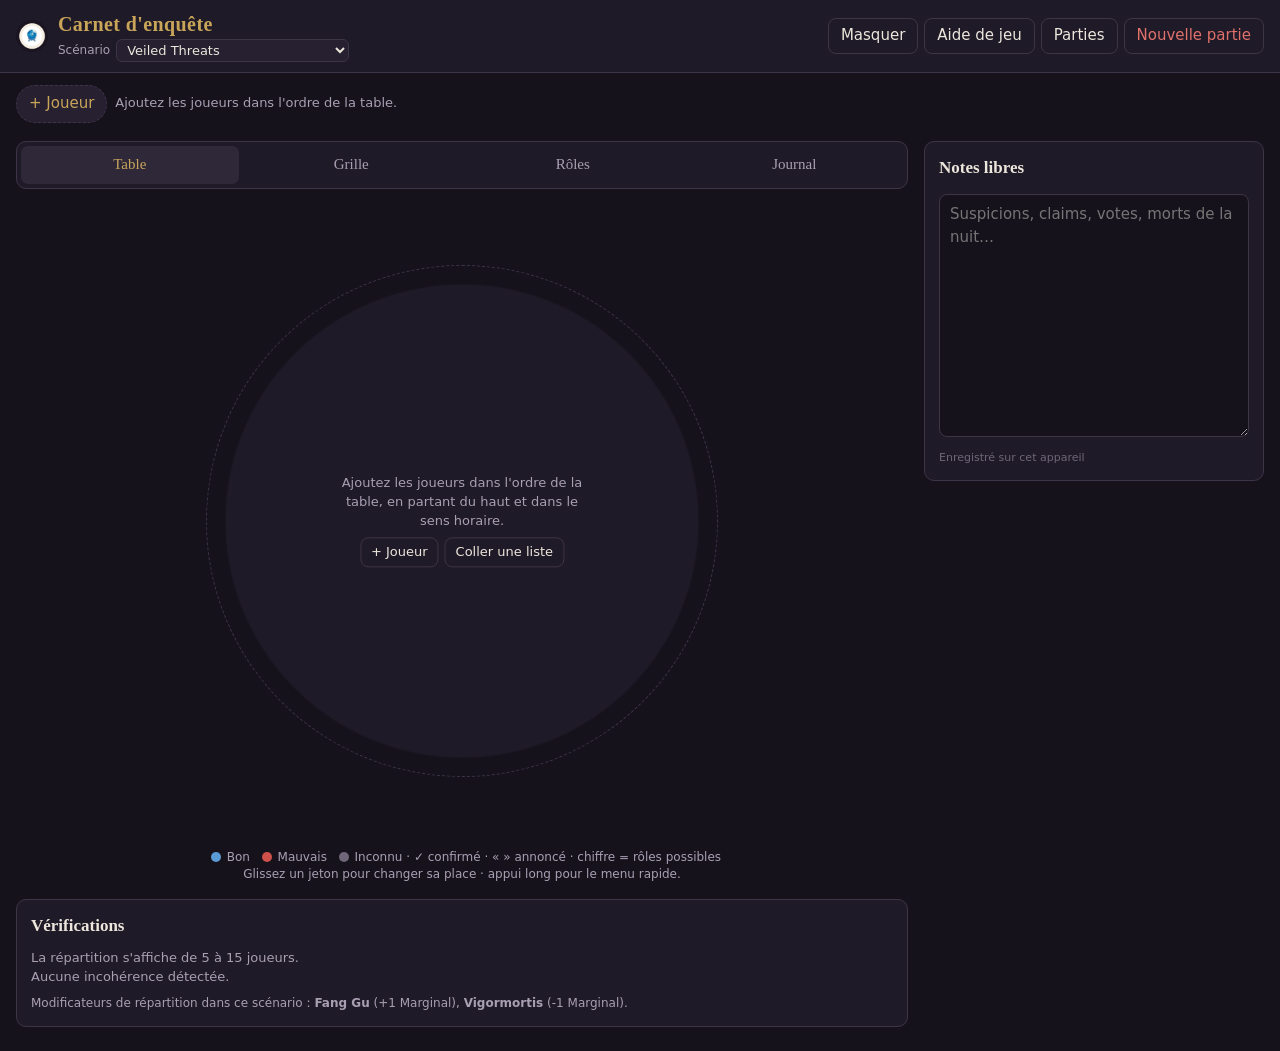
==== commit c872e408: "Modules, tests, mode discret, table réorganisable, menu rapide, liste collée - app.js découpé en mod" ====
--- a/app/index.html
+++ b/app/index.html
@@ -25,6 +25,7 @@
       </div>
     </div>
     <nav class="top-actions">
+      <button type="button" class="ghost" id="discreet" aria-pressed="false" title="Cacher l'écran à vos voisins">Masquer</button>
       <button type="button" class="ghost" data-open="help-dialog">Aide de jeu</button>
       <button type="button" class="ghost" data-open="games-dialog">Parties</button>
       <button type="button" class="ghost danger" id="new-game">Nouvelle partie</button>
@@ -150,11 +151,37 @@
     <textarea id="summary-text" rows="16" readonly></textarea>
   </dialog>
 
+  <dialog id="quick-dialog" aria-label="Menu rapide du joueur">
+    <form method="dialog" class="dialog-head">
+      <span class="muted small">Menu rapide</span>
+      <button class="ghost" aria-label="Fermer">Fermer</button>
+    </form>
+    <div id="quick-body"></div>
+  </dialog>
+
+  <dialog id="paste-dialog">
+    <form method="dialog" class="dialog-head">
+      <h2>Coller la liste des joueurs</h2>
+      <button class="ghost" aria-label="Fermer">Fermer</button>
+    </form>
+    <textarea id="paste-text" rows="10" placeholder="Léa&#10;Tom&#10;Marc&#10;…"></textarea>
+    <p class="hint" id="paste-info"></p>
+    <div class="row">
+      <button type="button" class="primary" id="paste-add">Ajouter à la suite</button>
+      <button type="button" class="ghost danger" id="paste-replace">Remplacer les joueurs</button>
+    </div>
+  </dialog>
+
+  <button type="button" class="discreet-veil" id="discreet-veil" hidden>
+    <span>Écran masqué</span>
+    <small>Toucher pour afficher</small>
+  </button>
+
   <div class="toast" id="toast" role="status" hidden></div>
 
   <script src="roles.js"></script>
   <script src="scripts_imported.js"></script>
   <script src="scripts.js"></script>
-  <script src="app.js"></script>
+  <script type="module" src="js/main.js"></script>
 </body>
 </html>
--- a/app/styles.css
+++ b/app/styles.css
@@ -514,4 +514,41 @@
   background: var(--surface-2); border: 1px solid var(--line); border-radius: 10px;
   padding: 10px 14px; box-shadow: 0 10px 30px rgba(0,0,0,.5); font-size: 14px;
 }
-.toast button { background: none; border: 0; color: var(--accent); font-weight: 700; padding: 0; }
+
+/* ---------- Rôles absents de la partie ---------- */
+.role .card-btns { display: flex; gap: 6px; }
+.role .x.out:hover { color: var(--accent); border-color: var(--accent); }
+.deduce th.rh button { display: block; width: 100%; background: none; border: 0; padding: 0; color: inherit; }
+.deduce th.rh.out { opacity: .35; }
+.deduce th.rh.out span { text-decoration: line-through; }
+
+/* ---------- Mode discret ---------- */
+.discreet-veil {
+  position: fixed; inset: 0; z-index: 40; border: 0; padding: 24px;
+  display: flex; flex-direction: column; align-items: center; justify-content: center; gap: 6px;
+  background: var(--bg); color: var(--muted); font-family: var(--serif);
+}
+.discreet-veil span { font-size: 22px; color: var(--text); }
+.discreet-veil small { font-size: 14px; }
+body.discreet .topbar { z-index: 41; }
+#discreet[aria-pressed="true"] { border-color: var(--accent); color: var(--accent); }
+
+/* ---------- Table : glisser-déposer ---------- */
+.seat { touch-action: none; user-select: none; -webkit-user-select: none; -webkit-touch-callout: none; }
+.seat.dragging { z-index: 5; transition: none; opacity: .85; }
+.seat.dragging .tok img { outline: 3px dashed var(--accent); outline-offset: 3px; }
+.seat.drop-target .tok img { box-shadow: 0 0 0 4px var(--accent); }
+.center-btns { display: flex; flex-wrap: wrap; gap: 6px; justify-content: center; }
+.center-btns .ghost { padding: 5px 10px; font-size: 13px; }
+
+/* ---------- Menu rapide ---------- */
+#quick-dialog { width: min(380px, calc(100vw - 32px)); }
+#quick-body h2 { font-size: 20px; margin-bottom: 10px; }
+.quick-row { display: flex; gap: 8px; flex-wrap: wrap; }
+.quick-row .ghost { flex: 1; padding: 10px; }
+.quick-row .ghost.on { border-color: var(--accent); color: var(--accent); }
+@media (max-width: 600px) {
+  .compo-check { font-size: 11px; table-layout: fixed; }
+  .compo-check th, .compo-check td { padding: 4px 2px; overflow-wrap: anywhere; }
+  .compo-check tbody th { width: 28%; }
+}
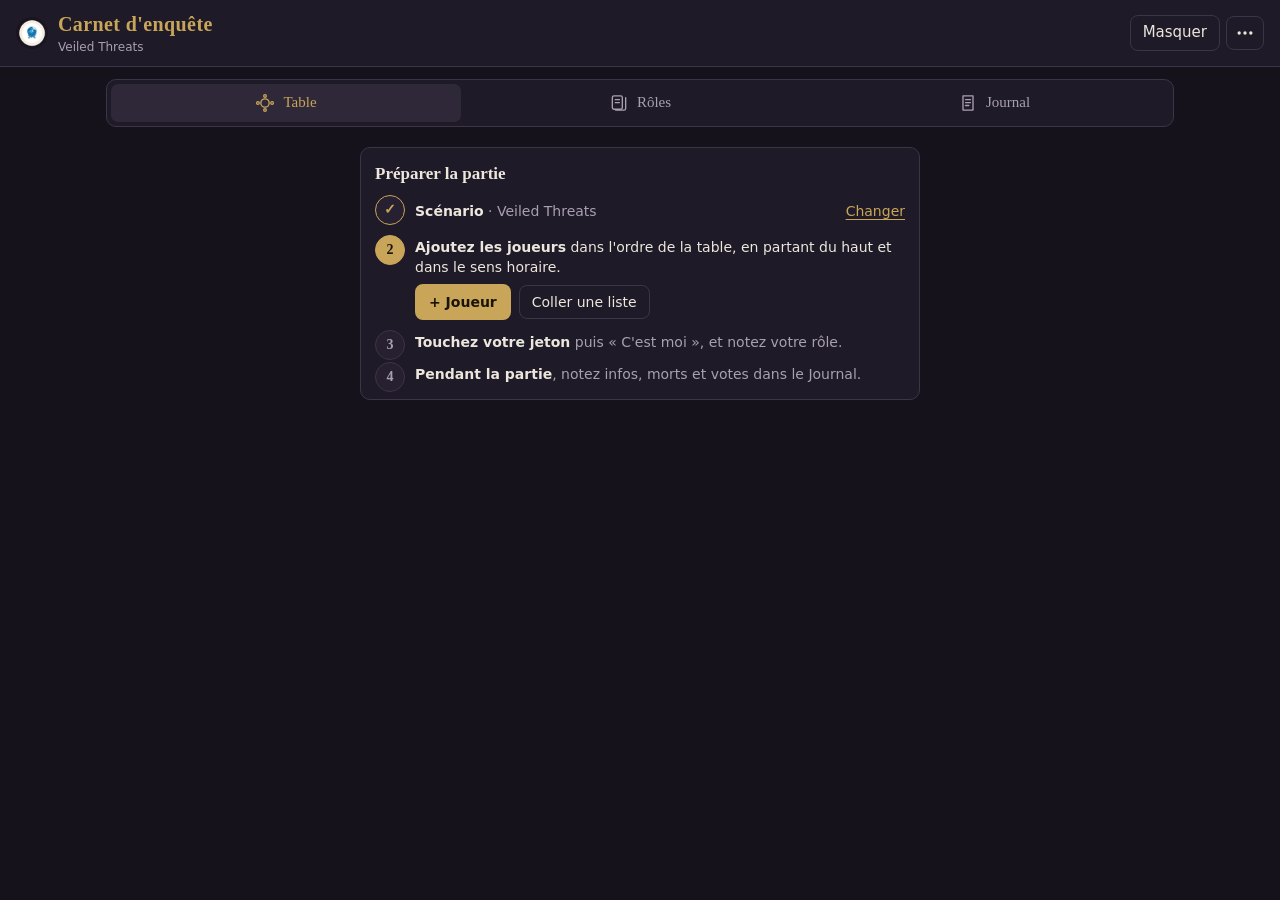
==== commit 33339abf: "Refonte UI/UX : fiche joueur, navigation par onglets, Nouvelle partie vierge - Fiche joueur en panne" ====
--- a/app/index.html
+++ b/app/index.html
@@ -19,38 +19,53 @@
       <img src="icons/icon-192.png" alt="" width="32" height="32">
       <div>
         <h1>Carnet d'enquête</h1>
-        <label class="script-pick">Scénario
-          <select id="script-select" aria-label="Scénario"></select>
+        <span class="script-name" id="script-name"></span>
+      </div>
+    </div>
+    <div class="top-actions">
+      <button type="button" class="ghost" id="discreet" aria-pressed="false" title="Cacher l'écran à vos voisins">Masquer</button>
+      <div class="more">
+        <button type="button" class="ghost icon-btn" id="more-btn" aria-haspopup="menu" aria-expanded="false" aria-label="Plus d'options">
+          <svg viewBox="0 0 24 24" width="20" height="20" aria-hidden="true"><circle cx="5" cy="12" r="2"/><circle cx="12" cy="12" r="2"/><circle cx="19" cy="12" r="2"/></svg>
+        </button>
+        <div class="more-menu" id="more-menu" role="menu" hidden>
+          <button type="button" role="menuitem" data-open="help-dialog">Aide de jeu</button>
+          <button type="button" role="menuitem" data-open="games-dialog">Parties archivées</button>
+          <button type="button" role="menuitem" id="new-game">Nouvelle partie…</button>
+        </div>
+      </div>
+    </div>
+  </header>
+
+  <nav class="views" role="tablist" aria-label="Vue">
+    <button type="button" role="tab" data-view="table">
+      <svg viewBox="0 0 24 24" aria-hidden="true"><circle cx="12" cy="12" r="5"/><circle cx="12" cy="3.5" r="1.6"/><circle cx="20.5" cy="12" r="1.6"/><circle cx="12" cy="20.5" r="1.6"/><circle cx="3.5" cy="12" r="1.6"/></svg>
+      <span class="lbl">Table</span>
+    </button>
+    <!-- Grille masquée pour l'instant (GRID_ENABLED dans main.js) -->
+    <button type="button" role="tab" data-view="grid" hidden>
+      <svg viewBox="0 0 24 24" aria-hidden="true"><rect x="3.5" y="3.5" width="17" height="17" rx="2"/><path d="M3.5 9.5h17M3.5 15h17M9.5 3.5v17M15 3.5v17"/></svg>
+      <span class="lbl">Grille</span>
+    </button>
+    <button type="button" role="tab" data-view="roles">
+      <svg viewBox="0 0 24 24" aria-hidden="true"><rect x="4" y="3.5" width="12" height="16" rx="2"/><path d="M8 20.5h10a2 2 0 0 0 2-2v-13"/><path d="M7.5 8h5M7.5 11.5h5"/></svg>
+      <span class="lbl">Rôles</span>
+    </button>
+    <button type="button" role="tab" data-view="journal">
+      <svg viewBox="0 0 24 24" aria-hidden="true"><path d="M6 3.5h12v17H6z"/><path d="M9 8h6M9 11.5h6M9 15h4"/></svg>
+      <span class="lbl">Journal</span>
+    </button>
+  </nav>
+
+  <main class="layout">
+    <section id="table-view" class="view" aria-label="Table des joueurs" hidden></section>
+    <section id="grid-view" class="view" aria-label="Grille de déduction" hidden></section>
+
+    <div id="roles-view" class="view" hidden>
+      <section class="filters" aria-label="Filtres">
+        <label class="for-player">Rôles possibles pour
+          <select id="roles-for"></select>
         </label>
-      </div>
-    </div>
-    <nav class="top-actions">
-      <button type="button" class="ghost" id="discreet" aria-pressed="false" title="Cacher l'écran à vos voisins">Masquer</button>
-      <button type="button" class="ghost" data-open="help-dialog">Aide de jeu</button>
-      <button type="button" class="ghost" data-open="games-dialog">Parties</button>
-      <button type="button" class="ghost danger" id="new-game">Nouvelle partie</button>
-    </nav>
-  </header>
-
-  <section class="players" aria-label="Joueurs">
-    <div class="player-strip" id="player-strip"></div>
-  </section>
-
-  <div class="layout">
-    <main>
-      <div class="views" role="tablist" aria-label="Vue">
-        <button type="button" role="tab" data-view="table">Table</button>
-        <button type="button" role="tab" data-view="grid">Grille</button>
-        <button type="button" role="tab" data-view="roles">Rôles</button>
-        <button type="button" role="tab" data-view="journal">Journal</button>
-      </div>
-
-      <section id="table-view" aria-label="Table des joueurs" hidden></section>
-      <section id="grid-view" aria-label="Grille de déduction" hidden></section>
-      <section id="journal-view" aria-label="Journal de partie" hidden></section>
-
-      <div id="roles-view" hidden>
-      <section class="filters" aria-label="Filtres">
         <div class="filter-row search-row">
           <input type="search" id="role-search" placeholder="Rechercher un rôle…" aria-label="Rechercher un rôle">
           <button type="button" class="ghost mobile-only" id="toggle-filters" aria-expanded="false">Filtres</button>
@@ -67,20 +82,18 @@
           <button type="button" class="link" id="reset-filters">Réinitialiser les filtres</button>
         </div>
       </section>
-
       <section id="roles" class="roles" aria-live="polite"></section>
-      </div>
-    </main>
-
-    <aside class="side">
-      <section class="panel" id="player-panel"></section>
-      <section class="panel">
+    </div>
+
+    <div id="journal-wrap" class="view" hidden>
+      <section id="journal-view" aria-label="Journal de partie"></section>
+      <section class="panel notes-panel">
         <h2>Notes libres</h2>
-        <textarea id="global-notes" rows="10" placeholder="Suspicions, claims, votes, morts de la nuit…"></textarea>
+        <textarea id="global-notes" rows="8" placeholder="Suspicions, claims, votes, morts de la nuit…"></textarea>
         <p class="saved" id="saved-indicator">Enregistré sur cet appareil</p>
       </section>
-    </aside>
-  </div>
+    </div>
+  </main>
 
   <dialog id="help-dialog">
     <form method="dialog" class="dialog-head">
@@ -138,7 +151,7 @@
       <h2>Parties</h2>
       <button class="ghost" aria-label="Fermer">Fermer</button>
     </form>
-    <p class="hint">« Nouvelle partie » archive automatiquement la partie en cours. Ouvrir une partie archivée archive aussi celle en cours.</p>
+    <p class="hint">Une nouvelle partie range automatiquement la partie en cours ici. Ouvrir une partie archivée range aussi celle en cours.</p>
     <ul class="custom-list" id="games-list"></ul>
   </dialog>
 
@@ -151,12 +164,25 @@
     <textarea id="summary-text" rows="16" readonly></textarea>
   </dialog>
 
-  <dialog id="quick-dialog" aria-label="Menu rapide du joueur">
-    <form method="dialog" class="dialog-head">
-      <span class="muted small">Menu rapide</span>
-      <button class="ghost" aria-label="Fermer">Fermer</button>
-    </form>
-    <div id="quick-body"></div>
+  <dialog id="player-sheet" class="sheet" aria-label="Fiche du joueur">
+    <div class="sheet-grip" aria-hidden="true"></div>
+    <div id="player-panel"></div>
+  </dialog>
+
+  <dialog id="newgame-dialog">
+    <form method="dialog" class="dialog-head">
+      <h2>Nouvelle partie</h2>
+      <button class="ghost" aria-label="Fermer">Fermer</button>
+    </form>
+    <label class="field">Scénario de la partie<select id="ng-script"></select></label>
+    <div class="choices" role="radiogroup" aria-label="Joueurs">
+      <label class="choice"><input type="radio" name="ng-mode" value="keep" checked>
+        <span><b>Garder les joueurs</b><small>Mêmes noms, même ordre à la table. Tout le reste repart de zéro.</small></span></label>
+      <label class="choice"><input type="radio" name="ng-mode" value="blank">
+        <span><b>Partie vierge</b><small>Aucun joueur, aucune note, aucun filtre.</small></span></label>
+    </div>
+    <p class="hint">Si elle contient des informations, la partie en cours est rangée dans « Parties archivées ».</p>
+    <div class="row"><button type="button" class="primary" id="ng-start">Commencer la partie</button></div>
   </dialog>
 
   <dialog id="paste-dialog">
@@ -173,6 +199,16 @@
   </dialog>
 
   <button type="button" class="discreet-veil" id="discreet-veil" hidden>
+    <svg class="veil-clock" viewBox="0 0 120 120" aria-hidden="true">
+      <circle class="face" cx="60" cy="60" r="52"/>
+      <g class="ticks">
+        <path d="M60 12v8M60 100v8M12 60h8M100 60h8"/>
+        <path d="M84 18.4l-3 5.2M101.6 36l-5.2 3M101.6 84l-5.2-3M84 101.6l-3-5.2M36 101.6l3-5.2M18.4 84l5.2-3M18.4 36l5.2 3M36 18.4l3 5.2"/>
+      </g>
+      <line class="hand hour" x1="60" y1="60" x2="60" y2="34"/>
+      <line class="hand minute" x1="60" y1="60" x2="60" y2="20"/>
+      <circle class="pivot" cx="60" cy="60" r="3.5"/>
+    </svg>
     <span>Écran masqué</span>
     <small>Toucher pour afficher</small>
   </button>
--- a/app/styles.css
+++ b/app/styles.css
@@ -6,13 +6,15 @@
   --line: #3d3448;
   --text: #ece6dc;
   --muted: #a99fb3;
-  --faint: #6f6679;
+  --faint: #8d849a; /* contraste ≥ 4,5:1 sur le fond */
   --accent: #c9a55a;
   --good: #5b9bd5;
   --outsider: #7fc4dd;
   --evil: #d0504a;
   --danger: #e0716b;
   --radius: 10px;
+  --ease: cubic-bezier(.2, .8, .2, 1);
+  --nav-h: 64px;
   --serif: "Palatino Linotype", Palatino, "Book Antiqua", Georgia, serif;
   --sans: system-ui, -apple-system, "Segoe UI", Roboto, sans-serif;
   color-scheme: dark;
@@ -33,7 +35,7 @@
 
 /* ---------- Top bar ---------- */
 .topbar {
-  display: flex; flex-wrap: wrap; gap: 10px 16px;
+  display: flex; flex-wrap: nowrap; gap: 10px 16px;
   align-items: center; justify-content: space-between;
   padding: calc(10px + env(safe-area-inset-top)) 16px 10px;
   background: var(--bg-2);
@@ -48,7 +50,7 @@
   background: var(--surface); border: 1px solid var(--line); border-radius: 6px;
   padding: 2px 6px; color: var(--text); font-size: 13px;
 }
-.top-actions { display: flex; flex-wrap: wrap; gap: 6px; }
+.top-actions { display: flex; gap: 6px; align-items: center; }
 
 .ghost {
   background: transparent; border: 1px solid var(--line);
@@ -79,29 +81,20 @@
 .chip.dead { color: var(--faint); }
 .chip.dead .name { text-decoration: line-through; }
 .chip.add { border-style: dashed; color: var(--accent); }
+.seat .tok .n.zero { color: var(--danger); border-color: var(--danger); }
 
 /* ---------- Layout ---------- */
 .layout {
-  display: grid; gap: 16px;
-  grid-template-columns: minmax(0, 1fr) 340px;
-  padding: 12px 16px 24px;
-  max-width: 1500px; margin: 0 auto;
-}
-@media (max-width: 900px) {
-  .layout { grid-template-columns: minmax(0, 1fr); }
-}
-.side { display: flex; flex-direction: column; gap: 16px; }
-@media (min-width: 901px) {
-  .side { position: sticky; top: 76px; align-self: start; max-height: calc(100vh - 90px); overflow: auto; }
+  display: block;
+  padding: 12px 16px 32px;
+  max-width: 1100px; margin: 0 auto;
 }
 
 /* ---------- Filters ---------- */
 .filters {
   background: var(--bg-2); border: 1px solid var(--line);
   border-radius: var(--radius); padding: 12px;
-  position: sticky; top: 64px; z-index: 10;
-}
-@media (max-width: 900px) { .filters { position: static; } }
+}
 .filter-row { display: flex; flex-wrap: wrap; gap: 8px; align-items: center; }
 .filter-row.meta { margin-top: 10px; gap: 8px 18px; }
 .count { font-family: var(--serif); font-size: 16px; }
@@ -257,20 +250,47 @@
 .compo .t-minion strong, .compo .t-demon strong { color: var(--evil); }
 .compo span { font-size: 12px; color: var(--muted); }
 
-@media (prefers-reduced-motion: reduce) { * { transition: none !important; } }
+@media (prefers-reduced-motion: reduce) {
+  *, *::before, *::after, ::backdrop { transition: none !important; animation: none !important; }
+}
 
 dialog a { color: var(--accent); }
 
 /* ---------- Vues (onglets) ---------- */
+/* Onglets : barre collée sous l'en-tête (ordinateur), barre du bas (téléphone). */
 .views {
-  display: flex; gap: 4px; padding: 4px; margin-bottom: 12px;
+  display: flex; gap: 4px; padding: 4px;
+  width: min(1100px - 32px, calc(100% - 32px)); margin: 12px auto 0;
   background: var(--bg-2); border: 1px solid var(--line); border-radius: var(--radius);
+  position: sticky; top: 62px; z-index: 15;
 }
 .views button {
-  flex: 1; background: none; border: 0; border-radius: 7px; padding: 8px 10px;
+  position: relative; flex: 1; display: flex; align-items: center; justify-content: center; gap: 8px;
+  background: none; border: 0; border-radius: 7px; padding: 8px 10px;
   color: var(--muted); font-family: var(--serif); font-size: 15px;
 }
+.views button svg { width: 20px; height: 20px; fill: none; stroke: currentColor; stroke-width: 1.6; stroke-linecap: round; stroke-linejoin: round; }
 .views button.active { background: var(--surface-2); color: var(--accent); }
+.views .lbl { display: inline-flex; align-items: center; }
+@media (max-width: 899px) {
+  body { padding-bottom: calc(var(--nav-h) + env(safe-area-inset-bottom)); }
+  .views {
+    position: fixed; left: 0; right: 0; bottom: 0; top: auto; z-index: 30;
+    width: auto; margin: 0; border-radius: 0; border-width: 1px 0 0;
+    padding: 6px 8px calc(6px + env(safe-area-inset-bottom));
+    background: color-mix(in srgb, var(--bg-2) 92%, transparent);
+    backdrop-filter: blur(10px); -webkit-backdrop-filter: blur(10px);
+  }
+  .views button { flex-direction: column; gap: 2px; padding: 6px 4px; font-size: 12px; font-family: var(--sans); }
+  .views button svg { width: 22px; height: 22px; }
+  .views button.active { background: none; }
+  .views button::before {
+    content: ""; position: absolute; top: -7px; left: 30%; right: 30%; height: 2px; border-radius: 2px;
+    background: var(--accent); transform: scaleX(0); transition: transform .25s var(--ease);
+  }
+  .views button.active::before { transform: scaleX(1); }
+  .views .badge-n { position: absolute; top: 0; left: calc(50% + 6px); margin: 0; }
+}
 [hidden] { display: none !important; }
 
 /* ---------- Alignement ---------- */
@@ -307,6 +327,7 @@
 .seat:hover { background: rgba(255,255,255,.04); }
 .seat .tok { position: relative; display: block; }
 .seat .tok img {
+  transition: transform .2s var(--ease), box-shadow .2s var(--ease), outline-color .2s, filter .3s, opacity .3s;
   display: block; width: min(64px, 12.5cqw); height: min(64px, 12.5cqw);
   border-radius: 50%; background: #f4eee2; object-fit: cover;
   border: 3px solid var(--align);
@@ -479,7 +500,22 @@
 .tag.warn { color: #e0b46b; border-color: rgba(224,180,107,.4); }
 
 /* ---------- Vérifications ---------- */
-.checks { margin-top: 16px; }
+.checks { margin-top: 16px; padding: 0; }
+.checks summary {
+  display: flex; align-items: center; gap: 10px; padding: 12px 14px; cursor: pointer; list-style: none;
+}
+.checks summary::-webkit-details-marker { display: none; }
+.checks summary h2 { margin: 0; }
+.checks summary::after {
+  content: "▾"; margin-left: auto; color: var(--muted); transition: transform .25s var(--ease);
+}
+.checks[open] summary::after { transform: rotate(180deg); }
+.checks-body { padding: 0 14px 14px; }
+.compo-check .short { display: none; }
+@media (max-width: 600px) {
+  .compo-check .long { display: none; }
+  .compo-check .short { display: inline; }
+}
 .compo-check { width: 100%; border-collapse: collapse; font-size: 13px; margin-bottom: 10px; }
 .compo-check th, .compo-check td { padding: 5px 6px; text-align: center; border-bottom: 1px solid var(--line); }
 .compo-check tbody th { text-align: left; color: var(--muted); font-weight: 400; }
@@ -534,8 +570,10 @@
 #discreet[aria-pressed="true"] { border-color: var(--accent); color: var(--accent); }
 
 /* ---------- Table : glisser-déposer ---------- */
-.seat { touch-action: none; user-select: none; -webkit-user-select: none; -webkit-touch-callout: none; }
-.seat.dragging { z-index: 5; transition: none; opacity: .85; }
+.seat { touch-action: manipulation; user-select: none; -webkit-user-select: none; -webkit-touch-callout: none; }
+.seat.lifted { z-index: 5; }
+.seat.lifted .tok img { transform: scale(1.12); box-shadow: 0 10px 24px rgba(0,0,0,.6), 0 0 0 3px var(--accent); }
+.seat.dragging { transition: none; opacity: .92; }
 .seat.dragging .tok img { outline: 3px dashed var(--accent); outline-offset: 3px; }
 .seat.drop-target .tok img { box-shadow: 0 0 0 4px var(--accent); }
 .center-btns { display: flex; flex-wrap: wrap; gap: 6px; justify-content: center; }
@@ -552,3 +590,185 @@
   .compo-check th, .compo-check td { padding: 4px 2px; overflow-wrap: anywhere; }
   .compo-check tbody th { width: 28%; }
 }
+
+/* ---------- Infos structurées ---------- */
+.deduce .cell.s-ded { color: var(--good); background: rgba(91,155,213,.08); }
+.effect { margin: 10px 0 0; padding: 7px 10px; font-size: 13px; color: var(--muted); border-left: 3px solid var(--good); background: var(--surface); }
+.pk.num { min-width: 40px; text-align: center; }
+
+/* =====================================================================
+   Navigation fluide : en-tête, menu ⋯, transitions, fenêtres animées
+   ===================================================================== */
+:root { interpolate-size: allow-keywords; }
+button { -webkit-tap-highlight-color: transparent; touch-action: manipulation;
+  transition: background-color .15s, border-color .15s, color .15s, box-shadow .15s, transform .12s var(--ease), opacity .15s; }
+button:not(.seat):not(.discreet-veil):active { transform: scale(.97); }
+select, input, textarea { transition: border-color .15s, box-shadow .15s; }
+
+.script-name { display: block; font-size: 12px; color: var(--muted); }
+.brand { min-width: 0; }
+.brand h1 { white-space: nowrap; }
+.icon-btn { display: inline-grid; place-items: center; padding: 6px 8px; }
+.icon-btn svg { fill: currentColor; }
+.more { position: relative; }
+.more-menu {
+  position: absolute; right: 0; top: calc(100% + 6px); z-index: 50; min-width: 220px;
+  display: flex; flex-direction: column; padding: 6px;
+  background: var(--surface-2); border: 1px solid var(--line); border-radius: 10px;
+  box-shadow: 0 14px 36px rgba(0,0,0,.5);
+  transform-origin: top right; animation: popIn .16s var(--ease);
+}
+.more-menu button {
+  background: none; border: 0; border-radius: 7px; padding: 10px 12px; text-align: left; color: var(--text);
+}
+.more-menu button:hover { background: var(--surface); }
+.more-menu #new-game { border-top: 1px solid var(--line); border-radius: 0 0 7px 7px; margin-top: 4px; padding-top: 12px; }
+
+/* Changement d'onglet : la vue apparaît en fondu léger. */
+.view:not([hidden]) { animation: viewIn .24s var(--ease); }
+
+@keyframes viewIn { from { opacity: 0; transform: translateY(6px); } }
+@keyframes popIn { from { opacity: 0; transform: scale(.96) translateY(-4px); } }
+@keyframes fadeIn { from { opacity: 0; } }
+@keyframes fadeOut { to { opacity: 0; } }
+@keyframes dlgIn { from { opacity: 0; transform: translateY(10px) scale(.98); } }
+@keyframes dlgOut { to { opacity: 0; transform: translateY(8px) scale(.98); } }
+@keyframes sheetUp { from { transform: translateY(100%); } }
+@keyframes sheetDown { to { transform: translateY(100%); } }
+@keyframes drawerIn { from { transform: translateX(100%); } }
+@keyframes drawerOut { to { transform: translateX(100%); } }
+
+dialog { max-width: none; }
+dialog[open] { animation: dlgIn .22s var(--ease); }
+dialog[open]::backdrop { animation: fadeIn .22s ease; }
+dialog.closing { animation: dlgOut .18s ease-in forwards; }
+dialog.closing::backdrop { animation: fadeOut .18s ease-in forwards; }
+.multi.open .menu { animation: popIn .15s var(--ease); }
+
+/* Fiche du joueur : panneau du bas (téléphone), tiroir à droite (ordinateur). */
+dialog.sheet {
+  margin: auto 0 0; width: 100%; max-height: 88dvh; overflow: auto; overscroll-behavior: contain;
+  border-radius: 18px 18px 0 0; border-bottom: 0;
+  padding: 6px 16px calc(18px + env(safe-area-inset-bottom));
+}
+dialog.sheet[open] { animation: sheetUp .3s var(--ease); }
+dialog.sheet.closing { animation: sheetDown .22s ease-in forwards; }
+dialog.sheet.dragging { animation: none; transition: none; }
+.sheet-grip { width: 40px; height: 5px; border-radius: 3px; background: var(--line); margin: 4px auto 8px; cursor: grab; }
+@media (min-width: 900px) {
+  dialog.sheet {
+    margin: 0 0 0 auto; width: 420px; height: 100dvh; max-height: 100dvh;
+    border-radius: 18px 0 0 18px; border-bottom: 1px solid var(--line); border-right: 0;
+    padding: 18px 20px;
+  }
+  dialog.sheet[open] { animation: drawerIn .3s var(--ease); }
+  dialog.sheet.closing { animation: drawerOut .22s ease-in forwards; }
+  .sheet-grip { display: none; }
+}
+.sheet-head { display: flex; gap: 10px; align-items: center; margin-bottom: 12px; touch-action: none; }
+.name-input {
+  flex: 1; min-width: 0; font-family: var(--serif); font-size: 22px; font-weight: 600; color: var(--accent);
+  background: transparent; border: 1px solid transparent; border-radius: 8px; padding: 4px 8px; margin-left: -8px;
+}
+.name-input:hover { border-color: var(--line); }
+.name-input:focus { background: var(--bg); }
+.toggles { display: flex; flex-wrap: wrap; gap: 6px; }
+.toggle {
+  flex: 1 1 auto; padding: 9px 12px; border-radius: 999px;
+  background: var(--bg); border: 1px solid var(--line); color: var(--muted);
+}
+.toggle.on { border-color: var(--accent); color: var(--text); background: rgba(201,165,90,.15); }
+#player-panel label.field { display: block; font-size: 12px; color: var(--muted); margin-top: 12px; }
+#player-panel select, #player-panel textarea {
+  width: 100%; margin-top: 4px; background: var(--bg); border: 1px solid var(--line); border-radius: 8px; padding: 8px 10px;
+}
+#player-panel textarea { min-height: 90px; }
+.see-roles { display: inline-block; margin-top: 10px; text-align: left; }
+@media (max-width: 420px) { #player-panel .two { grid-template-columns: 1fr; gap: 0; } }
+
+/* Table : démarrage guidé et rappel « C'est moi ». */
+.onboard { max-width: 560px; margin: 8px auto; }
+.steps { list-style: none; counter-reset: st; margin: 6px 0 0; padding: 0; display: flex; flex-direction: column; gap: 12px; }
+.steps li {
+  counter-increment: st; position: relative; padding-left: 40px; color: var(--muted); font-size: 14px;
+  display: flex; flex-wrap: wrap; gap: 6px 12px; align-items: center; justify-content: space-between;
+}
+.steps li > div:first-child { flex: 1 1 220px; }
+.steps li::before {
+  content: counter(st); position: absolute; left: 0; top: -2px; width: 28px; height: 28px; border-radius: 50%;
+  display: grid; place-items: center; font-family: var(--serif); font-weight: 700;
+  background: var(--surface); border: 1px solid var(--line); color: var(--muted);
+}
+.steps li.done::before { content: "✓"; color: var(--accent); border-color: var(--accent); }
+.steps li.now { color: var(--text); }
+.steps li.now::before { background: var(--accent); color: #1a1408; border-color: var(--accent); }
+.steps b { color: var(--text); }
+.steps .row { margin: 0; width: 100%; }
+.nudge {
+  max-width: 640px; margin: 0 auto 10px; padding: 9px 12px; font-size: 13px; color: var(--text);
+  background: var(--surface); border-left: 3px solid var(--accent); border-radius: 8px;
+}
+
+/* Rôles : pour quel joueur. */
+.for-player { display: flex; flex-wrap: wrap; align-items: center; gap: 8px; margin-bottom: 10px; font-size: 14px; color: var(--muted); }
+.for-player select {
+  flex: 1 1 180px; background: var(--surface); border: 1px solid var(--accent); border-radius: 8px;
+  padding: 8px 10px; color: var(--text); font-family: var(--serif); font-size: 16px;
+}
+
+/* Journal : formulaire replié, notes libres en bas. */
+.j-open { width: 100%; padding: 12px 14px; margin-bottom: 16px; font-size: 15px; }
+.j-form { animation: viewIn .22s var(--ease); }
+.j-form-head { display: flex; justify-content: space-between; align-items: center; gap: 10px; margin-bottom: 10px; }
+.j-form-head h2 { margin: 0; }
+.notes-panel { margin-top: 20px; }
+
+/* Nouvelle partie. */
+#newgame-dialog { width: min(460px, calc(100vw - 32px)); }
+#newgame-dialog label.field { display: block; font-size: 12px; color: var(--muted); }
+#newgame-dialog select {
+  width: 100%; margin-top: 4px; background: var(--bg); border: 1px solid var(--line); border-radius: 8px; padding: 8px 10px;
+}
+.choices { display: flex; flex-direction: column; gap: 8px; margin-top: 14px; }
+.choice {
+  display: flex; gap: 10px; align-items: flex-start; padding: 10px 12px; cursor: pointer;
+  background: var(--surface); border: 1px solid var(--line); border-radius: 10px; transition: border-color .15s, background-color .15s;
+}
+.choice:has(input:checked) { border-color: var(--accent); background: var(--surface-2); }
+.choice input { accent-color: var(--accent); margin-top: 3px; }
+.choice b { display: block; }
+.choice small { color: var(--muted); font-size: 13px; }
+
+/* Notification. */
+.toast:not([hidden]) { animation: toastIn .25s var(--ease); }
+.toast.leaving { animation: toastOut .2s ease-in forwards; }
+@keyframes toastIn { from { opacity: 0; transform: translate(-50%, 12px); } }
+@keyframes toastOut { to { opacity: 0; transform: translate(-50%, 12px); } }
+@media (max-width: 899px) { .toast { bottom: calc(var(--nav-h) + 12px + env(safe-area-inset-bottom)); } }
+
+/* Vérifications : ouverture en douceur (navigateurs récents). */
+.checks::details-content { height: 0; overflow: clip; transition: height .28s var(--ease), content-visibility .28s allow-discrete; }
+.checks[open]::details-content { height: auto; }
+
+/* Mode discret : voile avec horloge animée et brume lente. */
+.discreet-veil {
+  background:
+    radial-gradient(60% 45% at 30% 35%, rgba(201,165,90,.07), transparent 70%),
+    radial-gradient(50% 40% at 70% 65%, rgba(91,155,213,.06), transparent 70%),
+    var(--bg);
+  background-size: 200% 200%, 200% 200%, auto;
+  animation: fadeIn .35s ease, mist 18s ease-in-out infinite alternate;
+  gap: 10px;
+}
+.veil-clock { width: 120px; height: 120px; margin-bottom: 8px; filter: drop-shadow(0 0 18px rgba(201,165,90,.15)); }
+.veil-clock .face { fill: var(--bg-2); stroke: var(--line); stroke-width: 2; }
+.veil-clock .ticks { stroke: var(--muted); stroke-width: 2; stroke-linecap: round; }
+.veil-clock .hand { stroke: var(--accent); stroke-linecap: round; transform-box: view-box; transform-origin: 60px 60px; }
+.veil-clock .hour { stroke-width: 4; animation: spin 72s linear infinite; }
+.veil-clock .minute { stroke-width: 2.5; animation: spin 6s linear infinite; }
+.veil-clock .pivot { fill: var(--accent); }
+.discreet-veil span { animation: breathe 4s ease-in-out infinite; }
+body.discreet .toast { display: none; }
+@keyframes spin { to { transform: rotate(360deg); } }
+@keyframes breathe { 50% { opacity: .55; } }
+@keyframes mist { from { background-position: 0% 0%, 100% 100%, 0 0; } to { background-position: 100% 60%, 0% 30%, 0 0; } }
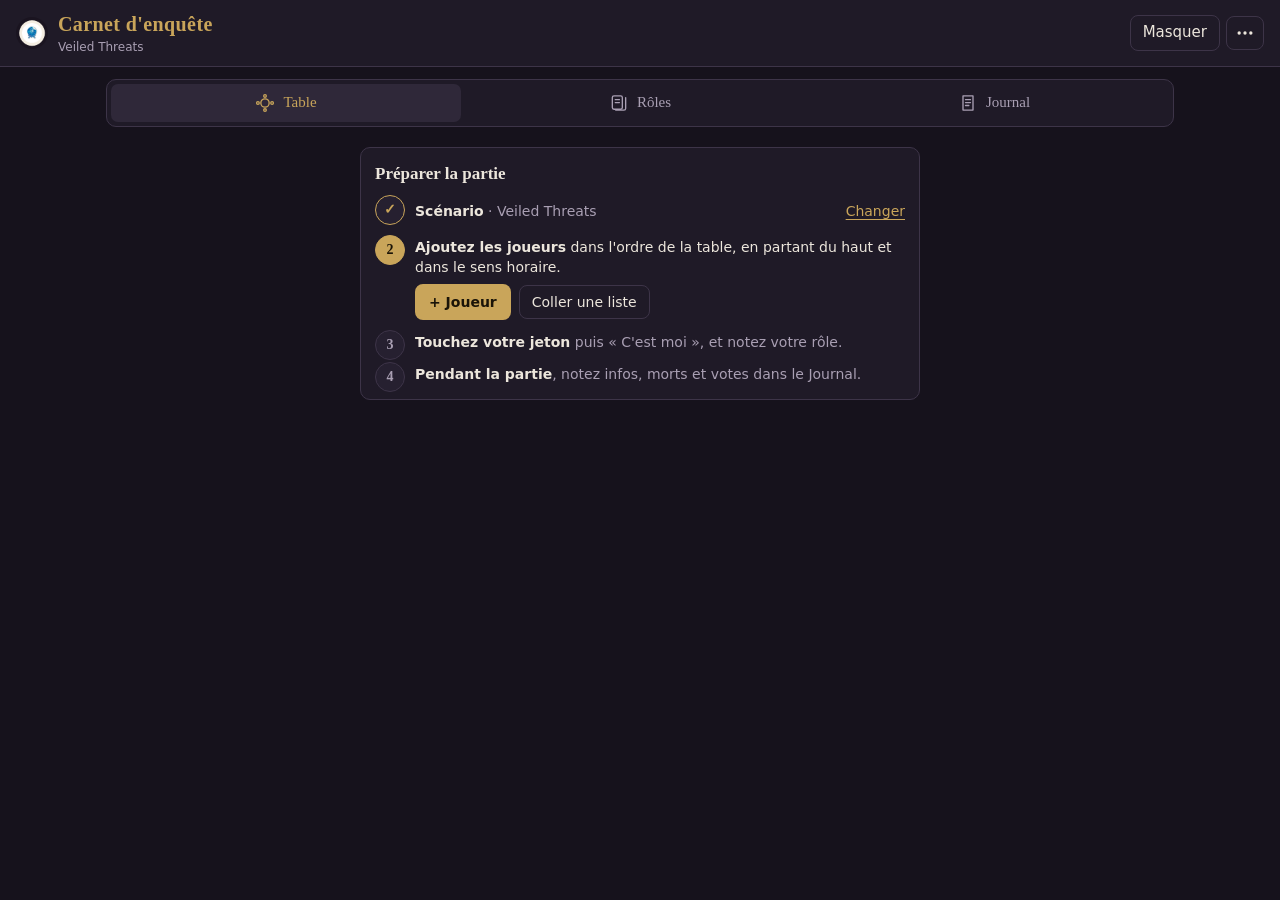
==== commit 6c93fb08: "Croix rouge, fiche à glisser vers le bas, onglets qui glissent - Bouton Fermer remplacé par une croi" ====
--- a/app/index.html
+++ b/app/index.html
@@ -98,7 +98,7 @@
   <dialog id="help-dialog">
     <form method="dialog" class="dialog-head">
       <h2>Aide de jeu</h2>
-      <button class="ghost" aria-label="Fermer">Fermer</button>
+      <button class="close-x" aria-label="Fermer" title="Fermer"><svg viewBox="0 0 24 24" width="22" height="22" aria-hidden="true"><path d="M6 6l12 12M18 6L6 18"/></svg></button>
     </form>
     <div class="tabs">
       <button type="button" class="tab active" data-help="night">Ordre de nuit</button>
@@ -149,7 +149,7 @@
   <dialog id="games-dialog">
     <form method="dialog" class="dialog-head">
       <h2>Parties</h2>
-      <button class="ghost" aria-label="Fermer">Fermer</button>
+      <button class="close-x" aria-label="Fermer" title="Fermer"><svg viewBox="0 0 24 24" width="22" height="22" aria-hidden="true"><path d="M6 6l12 12M18 6L6 18"/></svg></button>
     </form>
     <p class="hint">Une nouvelle partie range automatiquement la partie en cours ici. Ouvrir une partie archivée range aussi celle en cours.</p>
     <ul class="custom-list" id="games-list"></ul>
@@ -158,7 +158,7 @@
   <dialog id="summary-dialog">
     <form method="dialog" class="dialog-head">
       <h2>Résumé de la partie</h2>
-      <button class="ghost" aria-label="Fermer">Fermer</button>
+      <button class="close-x" aria-label="Fermer" title="Fermer"><svg viewBox="0 0 24 24" width="22" height="22" aria-hidden="true"><path d="M6 6l12 12M18 6L6 18"/></svg></button>
     </form>
     <p class="hint">Sélectionnez puis copiez le texte.</p>
     <textarea id="summary-text" rows="16" readonly></textarea>
@@ -172,7 +172,7 @@
   <dialog id="newgame-dialog">
     <form method="dialog" class="dialog-head">
       <h2>Nouvelle partie</h2>
-      <button class="ghost" aria-label="Fermer">Fermer</button>
+      <button class="close-x" aria-label="Fermer" title="Fermer"><svg viewBox="0 0 24 24" width="22" height="22" aria-hidden="true"><path d="M6 6l12 12M18 6L6 18"/></svg></button>
     </form>
     <label class="field">Scénario de la partie<select id="ng-script"></select></label>
     <div class="choices" role="radiogroup" aria-label="Joueurs">
@@ -188,7 +188,7 @@
   <dialog id="paste-dialog">
     <form method="dialog" class="dialog-head">
       <h2>Coller la liste des joueurs</h2>
-      <button class="ghost" aria-label="Fermer">Fermer</button>
+      <button class="close-x" aria-label="Fermer" title="Fermer"><svg viewBox="0 0 24 24" width="22" height="22" aria-hidden="true"><path d="M6 6l12 12M18 6L6 18"/></svg></button>
     </form>
     <textarea id="paste-text" rows="10" placeholder="Léa&#10;Tom&#10;Marc&#10;…"></textarea>
     <p class="hint" id="paste-info"></p>
--- a/app/styles.css
+++ b/app/styles.css
@@ -625,7 +625,10 @@
 .more-menu #new-game { border-top: 1px solid var(--line); border-radius: 0 0 7px 7px; margin-top: 4px; padding-top: 12px; }
 
 /* Changement d'onglet : la vue apparaît en fondu léger. */
-.view:not([hidden]) { animation: viewIn .24s var(--ease); }
+/* (Navigateurs sans View Transitions ; sinon la page glisse, voir plus bas.) */
+@supports not (view-transition-name: none) {
+  .view:not([hidden]) { animation: viewIn .24s var(--ease); }
+}
 
 @keyframes viewIn { from { opacity: 0; transform: translateY(6px); } }
 @keyframes popIn { from { opacity: 0; transform: scale(.96) translateY(-4px); } }
@@ -653,8 +656,18 @@
 }
 dialog.sheet[open] { animation: sheetUp .3s var(--ease); }
 dialog.sheet.closing { animation: sheetDown .22s ease-in forwards; }
-dialog.sheet.dragging { animation: none; transition: none; }
-.sheet-grip { width: 40px; height: 5px; border-radius: 3px; background: var(--line); margin: 4px auto 8px; cursor: grab; }
+dialog.sheet.dragging { transition: none; user-select: none; }
+/* Zone de prise large (toute la largeur) ; la petite barre est dessinée au centre. */
+.sheet-grip {
+  position: sticky; top: -6px; z-index: 2; height: 26px; margin: -6px -16px 2px; cursor: grab;
+  touch-action: none; background: linear-gradient(var(--bg-2) 70%, transparent);
+}
+.sheet-grip::before {
+  content: ""; position: absolute; left: 50%; top: 10px; width: 44px; height: 5px; margin-left: -22px;
+  border-radius: 3px; background: var(--muted); opacity: .6; transition: opacity .15s, width .15s, margin .15s;
+}
+dialog.sheet.dragging .sheet-grip { cursor: grabbing; }
+dialog.sheet.dragging .sheet-grip::before { opacity: 1; width: 56px; margin-left: -28px; }
 @media (min-width: 900px) {
   dialog.sheet {
     margin: 0 0 0 auto; width: 420px; height: 100dvh; max-height: 100dvh;
@@ -772,3 +785,33 @@
 @keyframes spin { to { transform: rotate(360deg); } }
 @keyframes breathe { 50% { opacity: .55; } }
 @keyframes mist { from { background-position: 0% 0%, 100% 100%, 0 0; } to { background-position: 100% 60%, 0% 30%, 0 0; } }
+
+/* Bouton de fermeture des fenêtres : croix rouge. */
+.close-x {
+  flex: none; display: inline-grid; place-items: center; width: 38px; height: 38px; padding: 0;
+  background: transparent; border: 0; border-radius: 50%; color: var(--danger); cursor: pointer;
+}
+.close-x svg { fill: none; stroke: currentColor; stroke-width: 2.6; stroke-linecap: round; pointer-events: none; }
+.close-x:hover, .close-x:focus-visible { background: rgba(224,113,107,.14); }
+
+/* Changement d'onglet : la page glisse vers la gauche ou la droite (View Transitions). */
+.layout { view-transition-name: page; }
+.views { view-transition-name: tabs; }
+.topbar { view-transition-name: topbar; }
+::view-transition-group(tabs), ::view-transition-group(topbar) { z-index: 2; }
+::view-transition-group(page) { animation: none; }
+::view-transition-old(page), ::view-transition-new(page) {
+  animation-duration: .32s; animation-timing-function: var(--ease); animation-fill-mode: both;
+  mix-blend-mode: normal;
+}
+html[data-nav=next]::view-transition-old(page) { animation-name: pageOutLeft; }
+html[data-nav=next]::view-transition-new(page) { animation-name: pageInRight; }
+html[data-nav=prev]::view-transition-old(page) { animation-name: pageOutRight; }
+html[data-nav=prev]::view-transition-new(page) { animation-name: pageInLeft; }
+@keyframes pageInRight { from { transform: translateX(100%); } }
+@keyframes pageInLeft { from { transform: translateX(-100%); } }
+@keyframes pageOutLeft { to { transform: translateX(-100%); } }
+@keyframes pageOutRight { to { transform: translateX(100%); } }
+@media (prefers-reduced-motion: reduce) {
+  ::view-transition-old(page), ::view-transition-new(page) { animation: none; }
+}
